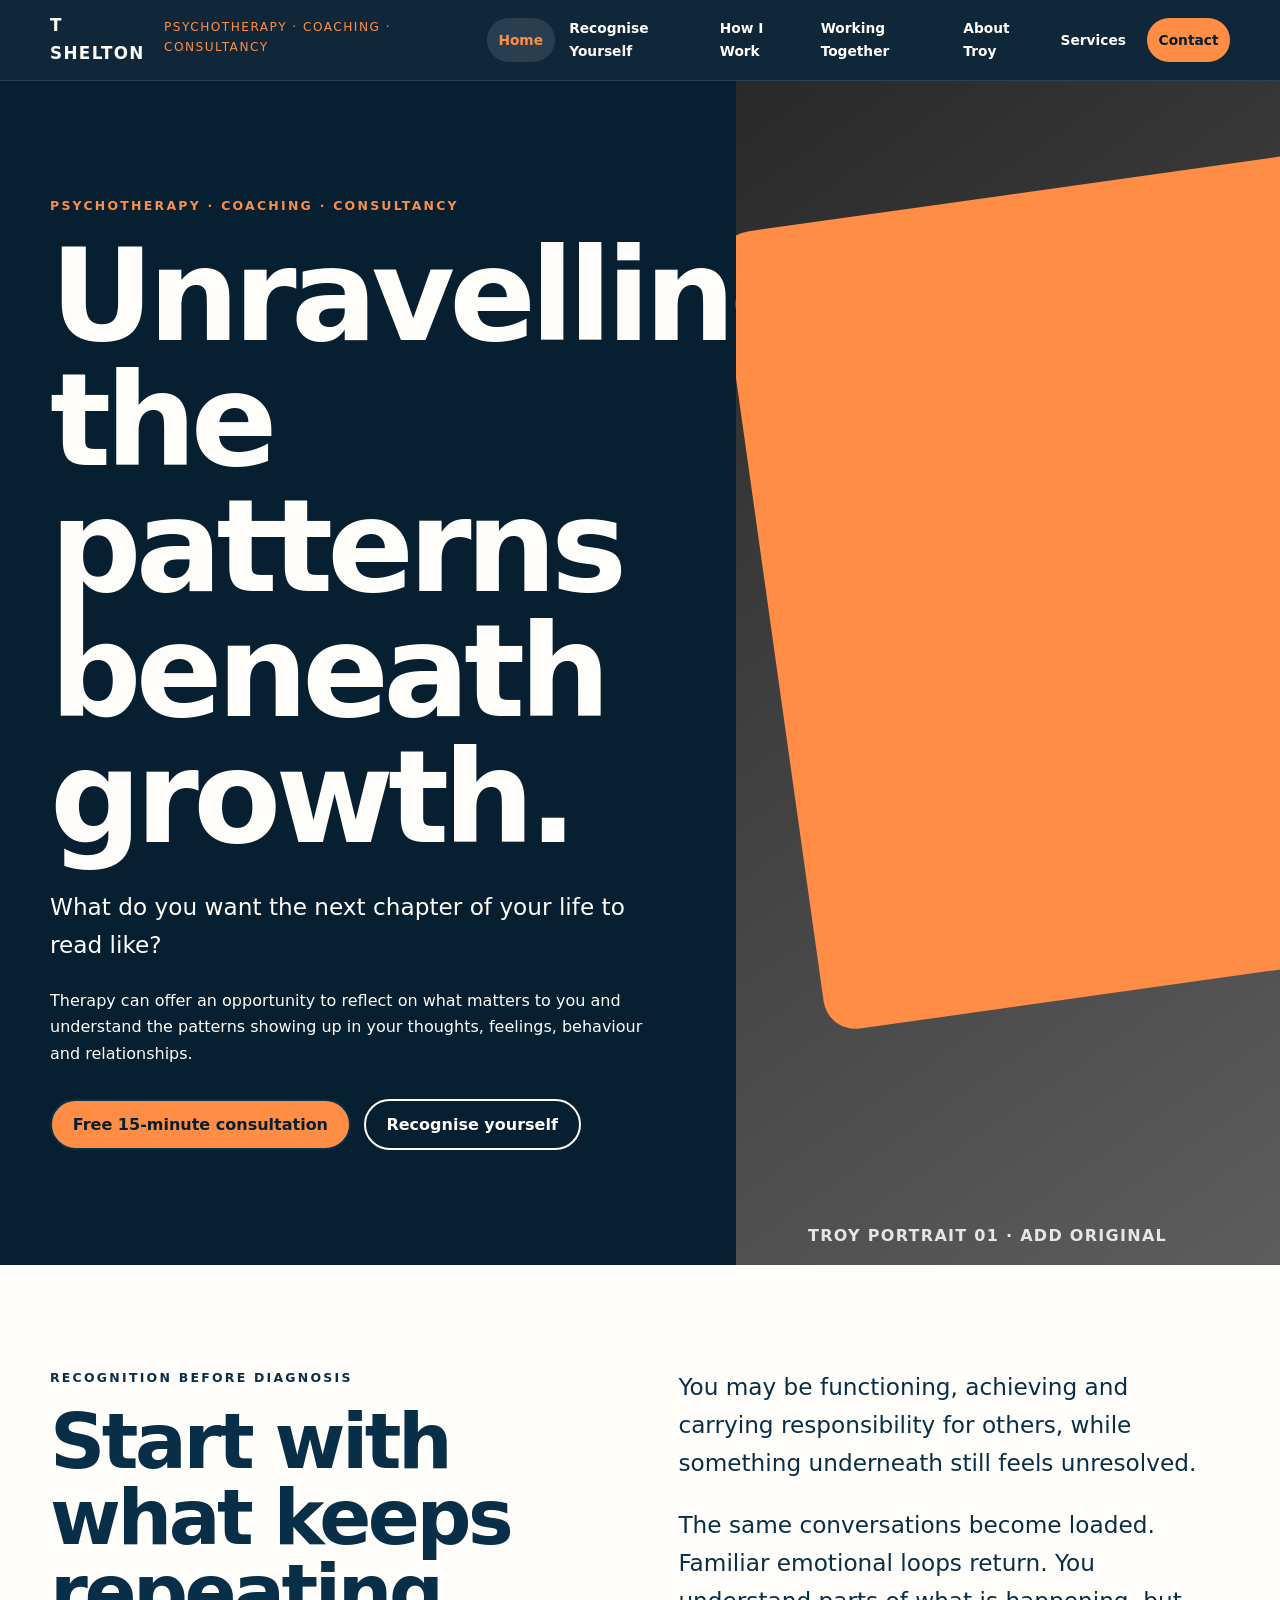
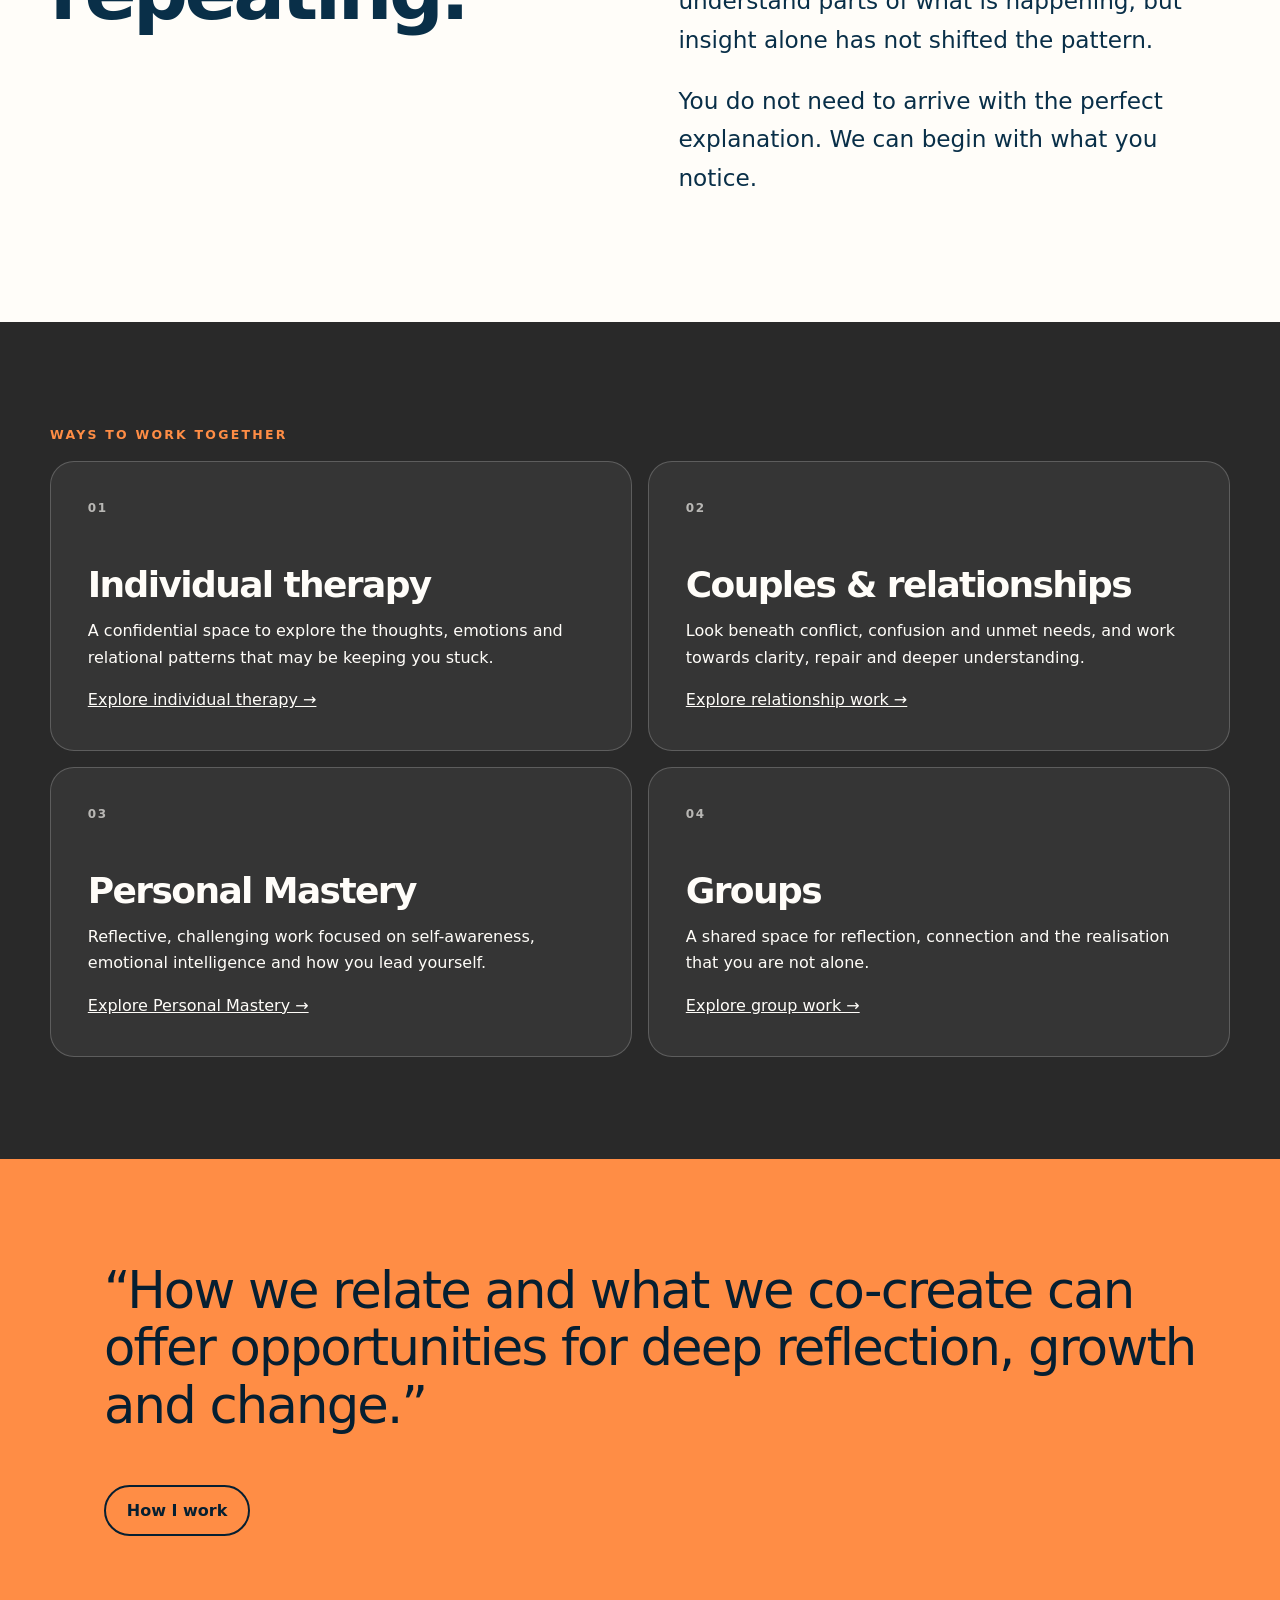
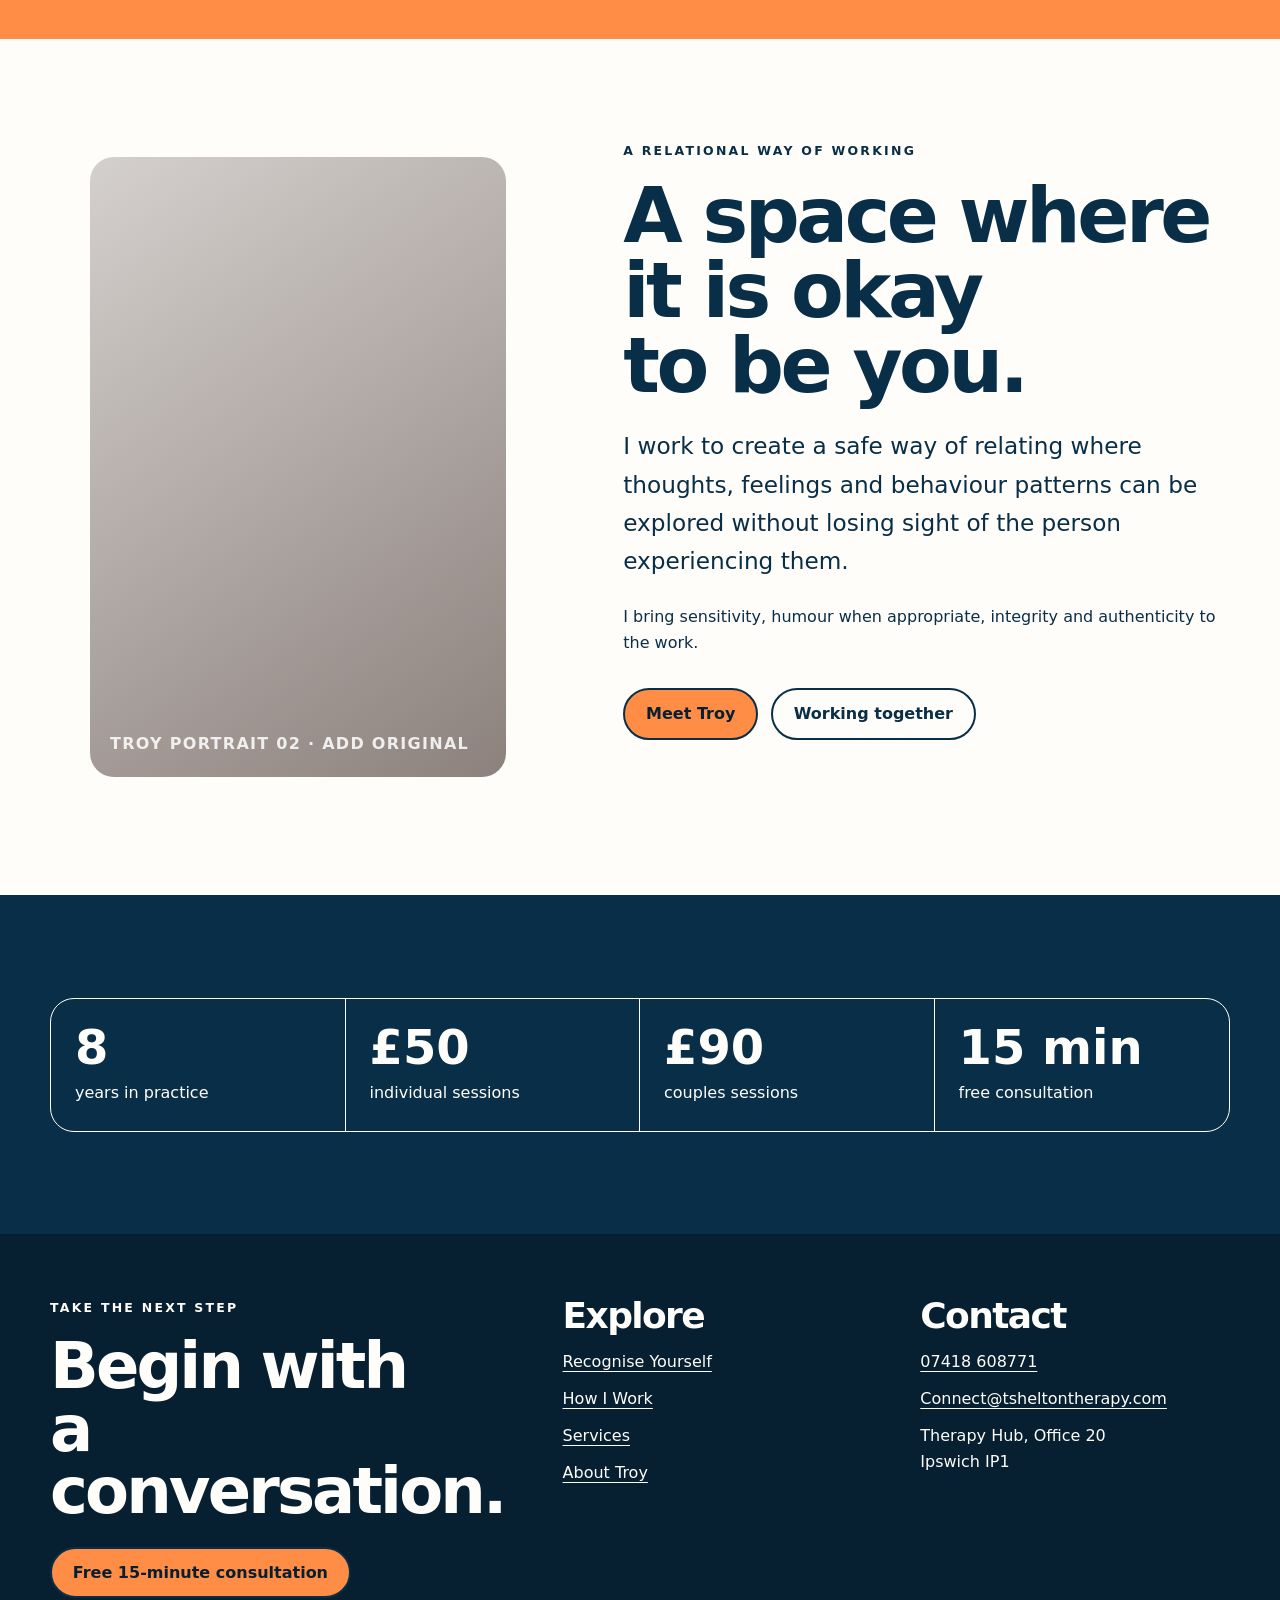
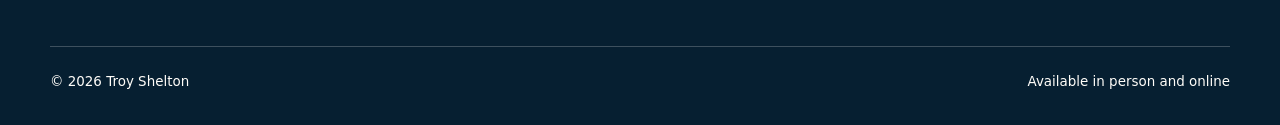
==== index.html @ 03804ffa "first commit" ====
<!doctype html>
<html lang="en-GB">
<head>
  <meta charset="utf-8">
  <meta name="viewport" content="width=device-width, initial-scale=1">
  <meta name="description" content="Troy Shelton offers psychotherapy, coaching and consultancy in Ipswich and online.">
  <title>Troy Shelton | Psychotherapy, Coaching & Consultancy</title>
  <link rel="stylesheet" href="assets/styles.css">
  <script src="assets/site.js" defer></script>
</head>
<body data-page="home">
  <header data-site-header></header>
  <main id="main">
    <section class="hero">
      <div class="hero-grid">
        <div class="hero-copy">
          <p class="eyebrow accent">Psychotherapy · Coaching · Consultancy</p>
          <h1><span class="display-line">Unravelling</span><span class="display-line">the patterns</span><span class="display-line">beneath growth.</span></h1>
          <p class="lede">What do you want the next chapter of your life to read like?</p>
          <p>Therapy can offer an opportunity to reflect on what matters to you and understand the patterns showing up in your thoughts, feelings, behaviour and relationships.</p>
          <div class="button-row">
            <a class="button" href="contact.html">Free 15-minute consultation</a>
            <a class="button button--ghost" href="recognise-yourself.html">Recognise yourself</a>
          </div>
        </div>
        <div class="hero-media" aria-label="Troy Shelton portrait area">
          <figure class="media-slot">
            <img src="assets/images/troy-hero.webp" alt="Portrait of Troy Shelton">
            <figcaption class="media-placeholder">Troy portrait 01 · add original</figcaption>
          </figure>
        </div>
      </div>
    </section>

    <section class="section section--white">
      <div class="shell grid-2 reveal">
        <div><p class="eyebrow">Recognition before diagnosis</p><h2>Start with what keeps repeating.</h2></div>
        <div class="lede"><p>You may be functioning, achieving and carrying responsibility for others, while something underneath still feels unresolved.</p><p>The same conversations become loaded. Familiar emotional loops return. You understand parts of what is happening, but insight alone has not shifted the pattern.</p><p>You do not need to arrive with the perfect explanation. We can begin with what you notice.</p></div>
      </div>
    </section>

    <section class="section section--charcoal">
      <div class="shell">
        <p class="eyebrow accent">Ways to work together</p>
        <div class="cards">
          <article class="card reveal"><span class="card-index">01</span><h3>Individual therapy</h3><p>A confidential space to explore the thoughts, emotions and relational patterns that may be keeping you stuck.</p><a href="services.html">Explore individual therapy →</a></article>
          <article class="card reveal"><span class="card-index">02</span><h3>Couples & relationships</h3><p>Look beneath conflict, confusion and unmet needs, and work towards clarity, repair and deeper understanding.</p><a href="services.html#couples">Explore relationship work →</a></article>
          <article class="card reveal"><span class="card-index">03</span><h3>Personal Mastery</h3><p>Reflective, challenging work focused on self-awareness, emotional intelligence and how you lead yourself.</p><a href="services.html#mastery">Explore Personal Mastery →</a></article>
          <article class="card reveal"><span class="card-index">04</span><h3>Groups</h3><p>A shared space for reflection, connection and the realisation that you are not alone.</p><a href="services.html#groups">Explore group work →</a></article>
        </div>
      </div>
    </section>

    <section class="section section--orange">
      <div class="shell quote-block reveal">
        <p>“How we relate and what we co-create can offer opportunities for deep reflection, growth and change.”</p>
        <a class="button button--ghost" href="how-i-work.html">How I work</a>
      </div>
    </section>

    <section class="section section--white">
      <div class="shell split-feature">
        <figure class="media-slot reveal">
          <img src="assets/images/troy-session.webp" alt="Troy Shelton in a professional setting">
          <figcaption class="media-placeholder">Troy portrait 02 · add original</figcaption>
        </figure>
        <div class="reveal">
          <p class="eyebrow">A relational way of working</p>
          <h2>A space where it is okay to be you.</h2>
          <p class="lede">I work to create a safe way of relating where thoughts, feelings and behaviour patterns can be explored without losing sight of the person experiencing them.</p>
          <p>I bring sensitivity, humour when appropriate, integrity and authenticity to the work.</p>
          <div class="button-row"><a class="button" href="about.html">Meet Troy</a><a class="button button--ghost" href="working-together.html">Working together</a></div>
        </div>
      </div>
    </section>

    <section class="section section--ink">
      <div class="shell">
        <div class="stats reveal">
          <div class="stat"><strong>8</strong><span>years in practice</span></div>
          <div class="stat"><strong>£50</strong><span>individual sessions</span></div>
          <div class="stat"><strong>£90</strong><span>couples sessions</span></div>
          <div class="stat"><strong>15 min</strong><span>free consultation</span></div>
        </div>
      </div>
    </section>
  </main>
  <div data-site-footer></div>
</body>
</html>
---- assets/styles.css ----
:root {
  --ink: #092f48;
  --ink-deep: #061f31;
  --charcoal: #292929;
  --paper: #f4f0e9;
  --white: #fffdf9;
  --orange: #ff8d45;
  --orange-deep: #dd6325;
  --taupe: #9b8272;
  --lilac: #c4b3c2;
  --line: rgba(9, 47, 72, 0.22);
  --shadow: 0 22px 60px rgba(5, 31, 49, 0.14);
  --radius: 1.5rem;
  --max: 1180px;
}

* { box-sizing: border-box; }
html { scroll-behavior: smooth; }
body {
  margin: 0;
  background: var(--paper);
  color: var(--ink);
  font-family: Inter, ui-sans-serif, system-ui, -apple-system, BlinkMacSystemFont, "Segoe UI", sans-serif;
  font-size: 1rem;
  line-height: 1.65;
}
body.menu-open { overflow: hidden; }
img { display: block; max-width: 100%; }
a { color: inherit; }
button, input, select, textarea { font: inherit; }
button, a { -webkit-tap-highlight-color: transparent; }
:focus-visible { outline: 3px solid var(--orange); outline-offset: 4px; }
.skip-link {
  position: fixed;
  left: 1rem;
  top: -5rem;
  z-index: 1000;
  padding: .75rem 1rem;
  background: var(--white);
  color: var(--ink);
  border-radius: .5rem;
}
.skip-link:focus { top: 1rem; }
.shell { width: min(calc(100% - 2rem), var(--max)); margin-inline: auto; }
.section { padding: clamp(4rem, 8vw, 8rem) 0; }
.section--tight { padding: clamp(2.5rem, 5vw, 4.5rem) 0; }
.section--ink { background: var(--ink); color: var(--white); }
.section--charcoal { background: var(--charcoal); color: var(--white); }
.section--orange { background: var(--orange); color: var(--ink-deep); }
.section--white { background: var(--white); }
.eyebrow {
  margin: 0 0 1rem;
  font-size: .78rem;
  font-weight: 800;
  letter-spacing: .18em;
  text-transform: uppercase;
}
h1, h2, h3, p { margin-top: 0; }
h1, h2, h3 {
  font-weight: 780;
  line-height: .98;
  letter-spacing: -.045em;
  text-wrap: balance;
}
h1 { font-size: clamp(3.5rem, 10vw, 8.7rem); margin-bottom: 1.75rem; }
h2 { font-size: clamp(2.5rem, 6vw, 5.5rem); margin-bottom: 1.5rem; }
h3 { font-size: clamp(1.45rem, 3vw, 2.25rem); margin-bottom: 1rem; }
.lede { max-width: 66ch; font-size: clamp(1.15rem, 2vw, 1.45rem); }
.display-line { display: block; }
.accent { color: var(--orange); }
.muted { opacity: .72; }
.max-copy { max-width: 72ch; }
.rule { height: 1px; background: currentColor; opacity: .24; margin: 2.5rem 0; }
.button-row { display: flex; flex-wrap: wrap; gap: .8rem; margin-top: 2rem; }
.button {
  display: inline-flex;
  align-items: center;
  justify-content: center;
  min-height: 3.2rem;
  padding: .85rem 1.3rem;
  border: 2px solid var(--ink);
  border-radius: 999px;
  background: var(--orange);
  color: var(--ink-deep);
  font-weight: 800;
  line-height: 1.1;
  text-decoration: none;
  cursor: pointer;
  transition: transform .18s ease, background .18s ease, color .18s ease;
}
.button:hover { transform: translateY(-2px); background: #ffa36b; }
.button--light { border-color: var(--white); background: var(--white); color: var(--ink); }
.button--ghost { background: transparent; color: currentColor; border-color: currentColor; }
.site-header {
  position: sticky;
  top: 0;
  z-index: 100;
  border-bottom: 1px solid rgba(255,255,255,.12);
  background: rgba(6,31,49,.96);
  color: var(--white);
  backdrop-filter: blur(18px);
}
.nav-wrap { min-height: 5rem; display: flex; align-items: center; justify-content: space-between; gap: 1rem; }
.brand { display: inline-flex; align-items: baseline; gap: .6rem; text-decoration: none; }
.brand strong { font-size: 1.05rem; letter-spacing: .08em; text-transform: uppercase; }
.brand span { color: var(--orange); font-size: .76rem; letter-spacing: .12em; text-transform: uppercase; }
.nav-toggle { display: none; border: 0; background: transparent; color: inherit; padding: .7rem; cursor: pointer; }
.nav-toggle span { display: block; width: 1.6rem; height: 2px; margin: .33rem 0; background: currentColor; }
.site-nav { display: flex; align-items: center; gap: .2rem; }
.site-nav a { padding: .65rem .72rem; border-radius: 999px; font-size: .86rem; font-weight: 700; text-decoration: none; }
.site-nav a:hover, .site-nav a[aria-current="page"] { background: rgba(255,255,255,.11); color: var(--orange); }
.site-nav .nav-cta { margin-left: .4rem; background: var(--orange); color: var(--ink-deep); }
.hero {
  min-height: calc(100vh - 5rem);
  display: grid;
  align-items: stretch;
  background: var(--ink-deep);
  color: var(--white);
  overflow: hidden;
}
.hero-grid { display: grid; grid-template-columns: minmax(0, 1.15fr) minmax(320px, .85fr); }
.hero-copy { align-self: center; padding: clamp(4rem, 9vw, 8rem) max(1rem, calc((100vw - var(--max))/2)); padding-right: clamp(2rem, 5vw, 6rem); }
.hero-copy h1 { max-width: 9ch; }
.hero-copy .lede { max-width: 52ch; }
.hero-media { position: relative; min-height: 680px; background: linear-gradient(145deg, var(--charcoal), #5d5d5d); overflow: hidden; }
.hero-media::before { content: ""; position: absolute; inset: 9% -22% auto 6%; height: 68%; background: var(--orange); transform: rotate(-8deg); border-radius: 2rem; }
.media-slot { position: relative; min-height: 460px; overflow: hidden; background: linear-gradient(145deg, #d4d0cd, #8c817d); }
.media-slot img { position: absolute; inset: 0; width: 100%; height: 100%; object-fit: cover; z-index: 2; }
.media-slot.is-missing img { display: none; }
.media-placeholder { position: absolute; inset: 0; display: grid; place-items: end start; padding: 1.25rem; z-index: 1; color: rgba(255,255,255,.85); font-weight: 800; letter-spacing: .08em; text-transform: uppercase; }
.hero-media .media-slot { position: absolute; inset: 0; min-height: 100%; background: transparent; }
.hero-media .media-placeholder { padding: 2rem; }
.grid-2 { display: grid; grid-template-columns: repeat(2, minmax(0, 1fr)); gap: clamp(2rem, 6vw, 6rem); align-items: start; }
.grid-3 { display: grid; grid-template-columns: repeat(3, minmax(0, 1fr)); gap: 1rem; }
.grid-4 { display: grid; grid-template-columns: repeat(4, minmax(0, 1fr)); gap: 1rem; }
.cards { display: grid; grid-template-columns: repeat(2, minmax(0, 1fr)); gap: 1rem; }
.card { min-height: 250px; padding: clamp(1.4rem, 3vw, 2.3rem); border: 1px solid var(--line); border-radius: var(--radius); background: var(--white); }
.section--ink .card, .section--charcoal .card { background: rgba(255,255,255,.06); border-color: rgba(255,255,255,.2); }
.card-index { display: block; margin-bottom: 3rem; font-size: .75rem; font-weight: 800; letter-spacing: .14em; text-transform: uppercase; opacity: .65; }
.quote-block { border-left: 6px solid var(--orange); padding-left: clamp(1.5rem, 4vw, 3rem); }
.quote-block p { font-size: clamp(1.6rem, 4vw, 3.4rem); line-height: 1.12; letter-spacing: -.035em; }
.stats { display: grid; grid-template-columns: repeat(4, 1fr); border: 1px solid currentColor; border-radius: var(--radius); overflow: hidden; }
.stat { padding: 1.5rem; border-right: 1px solid currentColor; }
.stat:last-child { border-right: 0; }
.stat strong { display: block; font-size: clamp(1.7rem, 4vw, 3rem); line-height: 1; margin-bottom: .6rem; }
.page-hero { padding: clamp(5rem, 11vw, 10rem) 0 clamp(4rem, 8vw, 7rem); background: var(--ink-deep); color: var(--white); overflow: hidden; }
.page-hero h1 { max-width: 12ch; }
.page-hero .lede { max-width: 54ch; }
.page-hero--orange { background: var(--orange); color: var(--ink-deep); }
.kicker-list { list-style: none; padding: 0; margin: 0; }
.kicker-list li { padding: 1rem 0; border-bottom: 1px solid currentColor; font-size: clamp(1.15rem, 2.2vw, 1.5rem); }
.split-feature { display: grid; grid-template-columns: .9fr 1.1fr; gap: clamp(2rem, 6vw, 6rem); align-items: stretch; }
.split-feature .media-slot { border-radius: var(--radius); min-height: 620px; }
.service-list { display: grid; gap: 0; border-top: 1px solid currentColor; }
.service-row { display: grid; grid-template-columns: minmax(190px,.45fr) 1fr; gap: 2rem; padding: 2.2rem 0; border-bottom: 1px solid currentColor; }
.service-row p:last-child { margin-bottom: 0; }
.tag { display: inline-flex; padding: .35rem .65rem; border: 1px solid currentColor; border-radius: 999px; font-size: .75rem; font-weight: 800; letter-spacing: .08em; text-transform: uppercase; }
.price-card { display: flex; flex-direction: column; justify-content: space-between; min-height: 330px; padding: 2rem; border-radius: 50% 50% 2rem 2rem; background: var(--ink); color: var(--white); text-align: center; }
.price { font-size: clamp(3rem, 7vw, 5rem); line-height: 1; font-weight: 800; }
.notice { padding: 1rem 1.2rem; border-left: 4px solid var(--orange); background: rgba(255,141,69,.12); }
.contact-grid { display: grid; grid-template-columns: .72fr 1.28fr; gap: clamp(2rem, 7vw, 7rem); align-items: start; }
.contact-list { list-style: none; padding: 0; margin: 2rem 0; }
.contact-list li { padding: .9rem 0; border-bottom: 1px solid var(--line); }
.contact-list a { font-weight: 800; text-decoration-thickness: 2px; text-underline-offset: .2em; }
.form-card { padding: clamp(1.5rem, 4vw, 3rem); border-radius: var(--radius); background: var(--white); box-shadow: var(--shadow); }
.field-grid { display: grid; grid-template-columns: repeat(2, minmax(0,1fr)); gap: 1rem; }
.field { margin-bottom: 1.1rem; }
.field label, .field legend { display: block; margin-bottom: .45rem; font-weight: 800; }
.field input, .field select, .field textarea {
  width: 100%;
  min-height: 3.25rem;
  padding: .8rem .9rem;
  border: 2px solid rgba(9,47,72,.3);
  border-radius: .75rem;
  background: #fff;
  color: var(--ink);
}
.field textarea { min-height: 145px; resize: vertical; }
.field input:focus, .field select:focus, .field textarea:focus { border-color: var(--orange-deep); outline: 3px solid rgba(255,141,69,.3); }
.check-row { display: grid; grid-template-columns: auto 1fr; gap: .7rem; align-items: start; }
.check-row input { width: 1.2rem; height: 1.2rem; margin-top: .15rem; accent-color: var(--orange-deep); }
.form-status { min-height: 1.7rem; margin: 1rem 0 0; font-weight: 700; }
.form-status[data-state="error"] { color: #a02d10; }
.form-status[data-state="success"] { color: #17633b; }
.honeypot { position: absolute !important; left: -10000px !important; width: 1px !important; height: 1px !important; overflow: hidden !important; }
.site-footer { background: var(--ink-deep); color: var(--white); padding: 4rem 0 2rem; }
.footer-grid { display: grid; grid-template-columns: 1.2fr .8fr .8fr; gap: 3rem; }
.footer-grid h2 { max-width: 8ch; font-size: clamp(2.5rem, 5vw, 4.8rem); }
.footer-links { list-style: none; padding: 0; margin: 0; }
.footer-links li { margin-bottom: .65rem; }
.footer-links a { text-underline-offset: .25em; }
.footer-bottom { display: flex; justify-content: space-between; gap: 1rem; margin-top: 3rem; padding-top: 1.5rem; border-top: 1px solid rgba(255,255,255,.22); font-size: .84rem; }
.reveal { opacity: 0; transform: translateY(18px); transition: opacity .55s ease, transform .55s ease; }
.reveal.is-visible { opacity: 1; transform: none; }
@media (prefers-reduced-motion: reduce) {
  html { scroll-behavior: auto; }
  *, *::before, *::after { animation-duration: .01ms !important; transition-duration: .01ms !important; }
  .reveal { opacity: 1; transform: none; }
}
@media (max-width: 980px) {
  .nav-toggle { display: block; }
  .site-nav {
    position: fixed;
    inset: 5rem 0 auto;
    display: none;
    flex-direction: column;
    align-items: stretch;
    padding: 1.2rem;
    background: var(--ink-deep);
    border-top: 1px solid rgba(255,255,255,.15);
  }
  .site-nav.is-open { display: flex; }
  .site-nav a { padding: .9rem 1rem; }
  .site-nav .nav-cta { margin: .5rem 0 0; text-align: center; }
  .hero-grid, .split-feature, .contact-grid { grid-template-columns: 1fr; }
  .hero-copy { padding-inline: max(1rem, calc((100vw - var(--max))/2)); }
  .hero-media { min-height: 560px; }
  .grid-4 { grid-template-columns: repeat(2, 1fr); }
  .footer-grid { grid-template-columns: 1fr 1fr; }
  .footer-grid > :first-child { grid-column: 1 / -1; }
}
@media (max-width: 680px) {
  h1 { font-size: clamp(3.1rem, 17vw, 5.4rem); }
  .brand span { display: none; }
  .grid-2, .grid-3, .grid-4, .cards, .stats, .field-grid { grid-template-columns: 1fr; }
  .stats { border: 0; gap: .7rem; }
  .stat { border: 1px solid currentColor; border-radius: 1rem; }
  .service-row { grid-template-columns: 1fr; gap: .8rem; }
  .split-feature .media-slot { min-height: 470px; }
  .footer-grid { grid-template-columns: 1fr; }
  .footer-grid > :first-child { grid-column: auto; }
  .footer-bottom { flex-direction: column; }
}
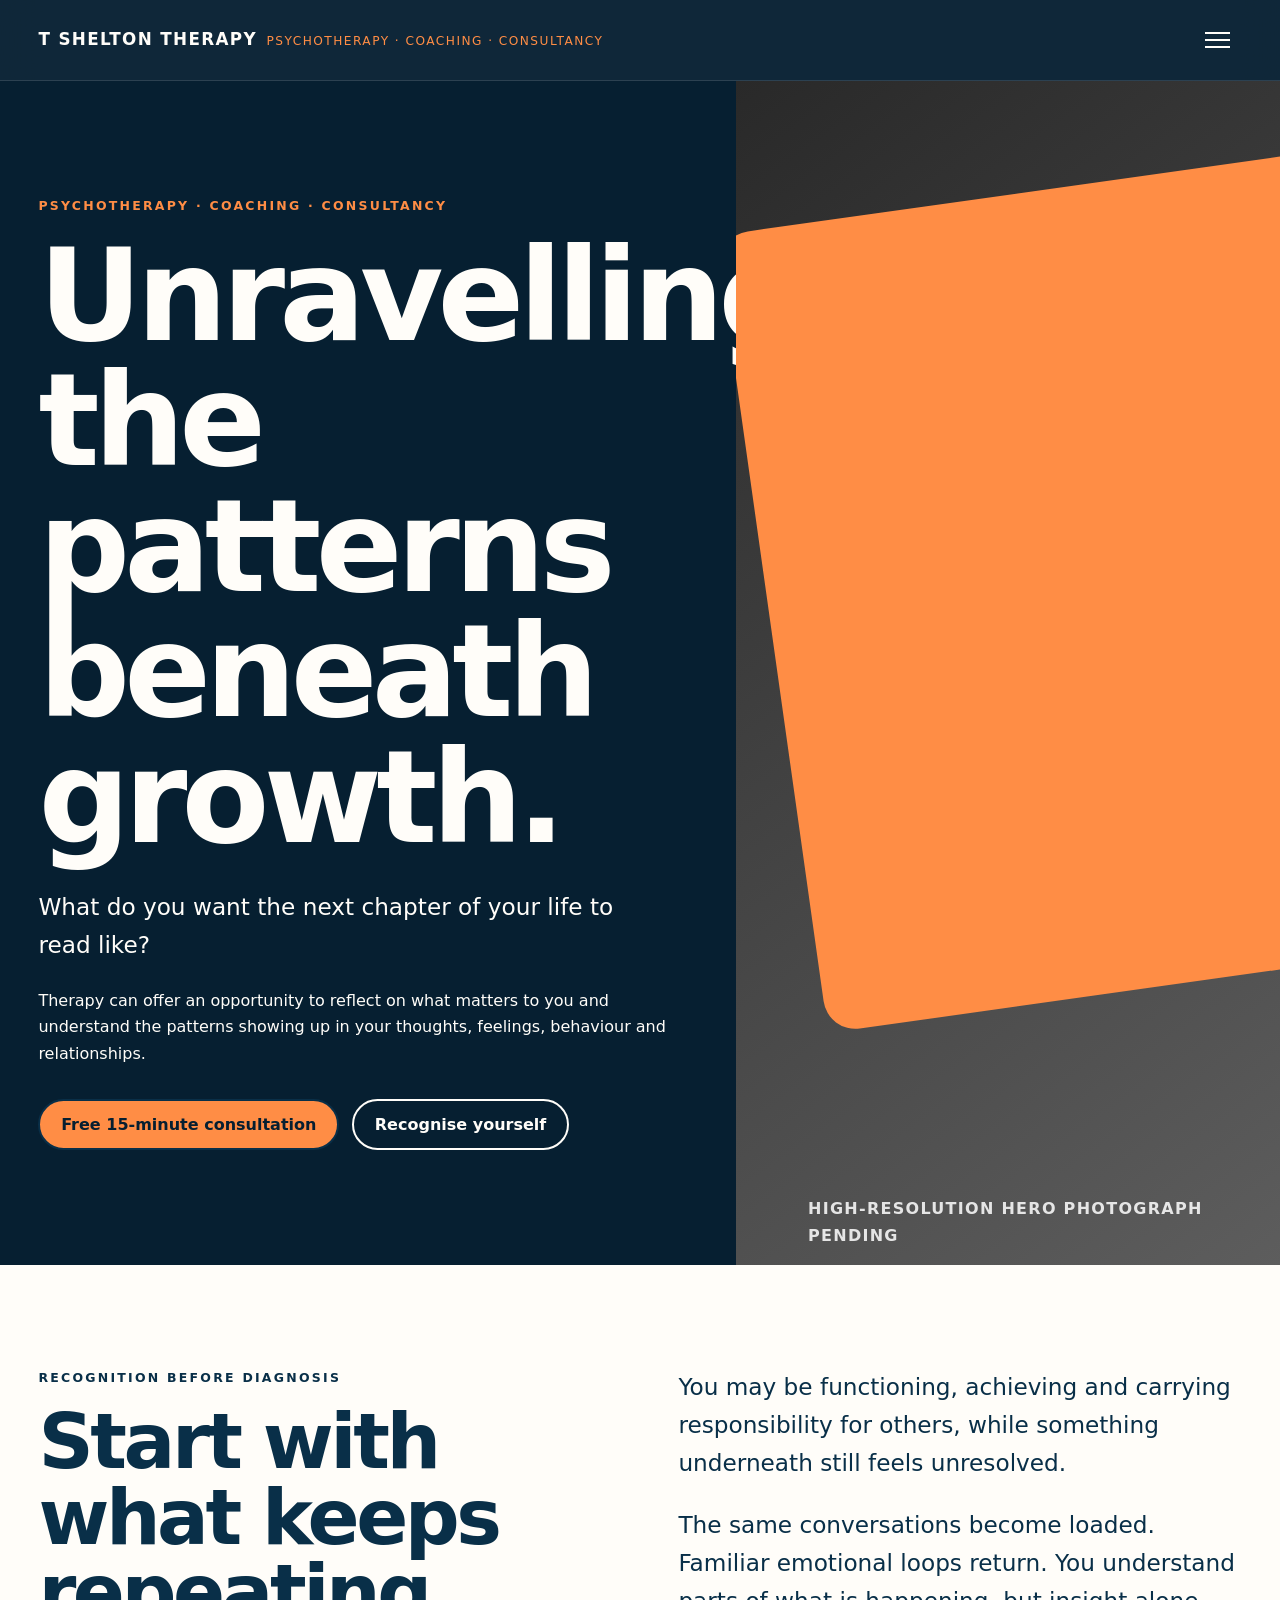
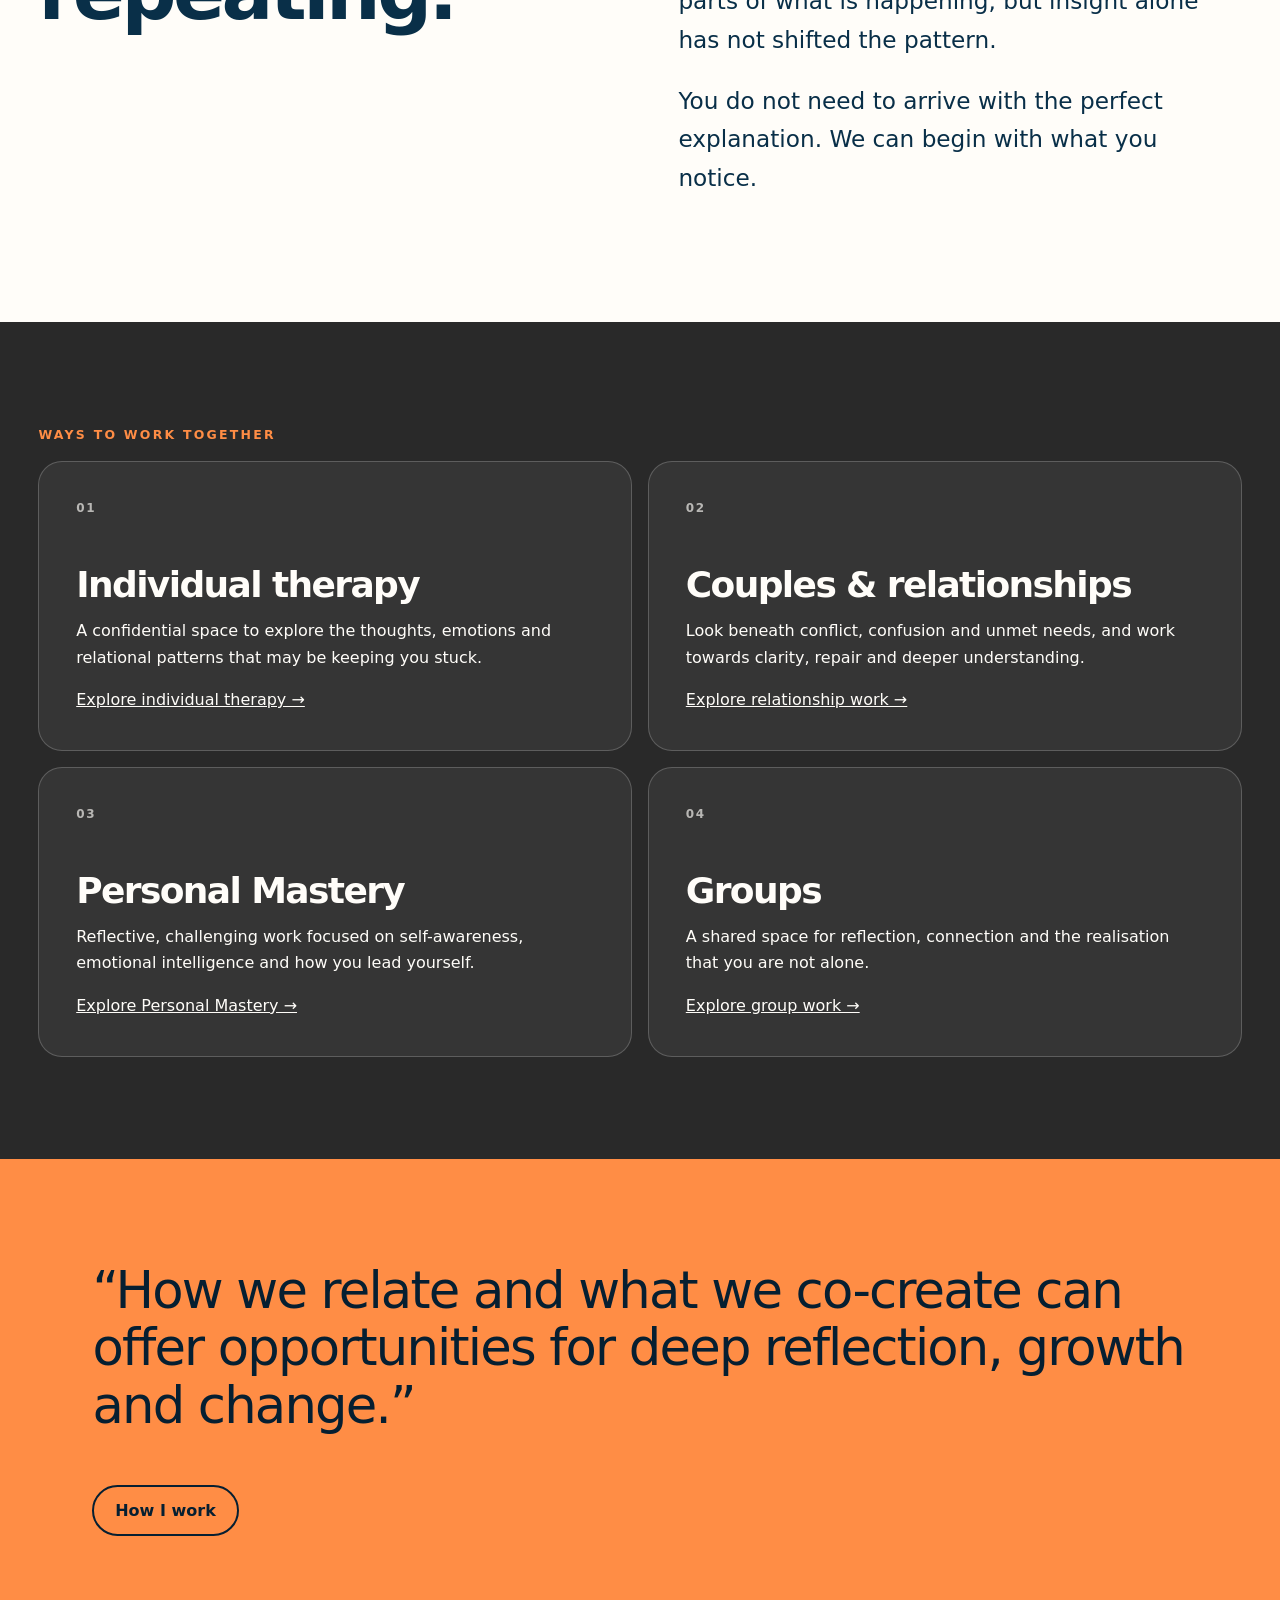
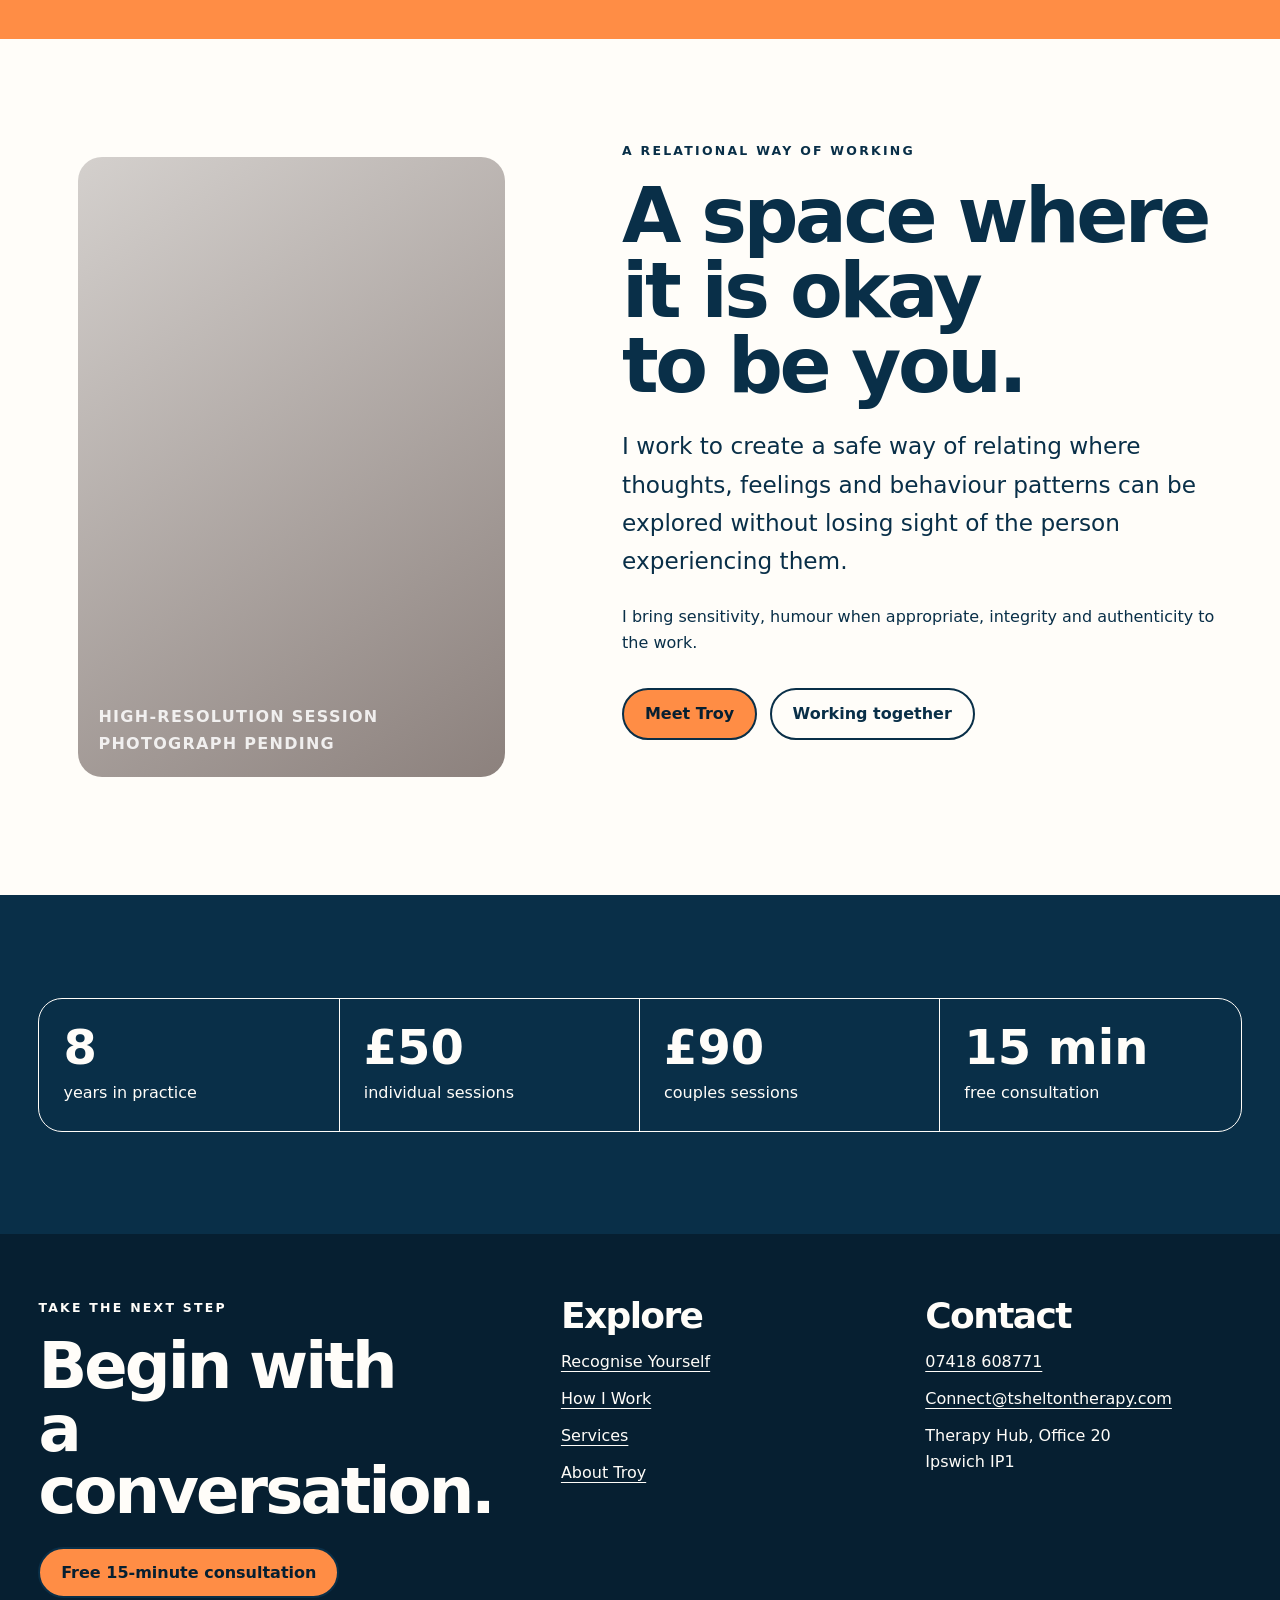
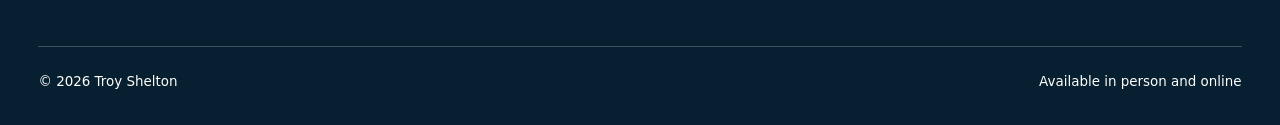
==== commit 7f743b27: "pictures attempted to be used, too low resolution, working files to be added later" ====
--- a/index.html
+++ b/index.html
@@ -26,7 +26,7 @@
         <div class="hero-media" aria-label="Troy Shelton portrait area">
           <figure class="media-slot">
             <img src="assets/images/troy-hero.webp" alt="Portrait of Troy Shelton">
-            <figcaption class="media-placeholder">Troy portrait 01 · add original</figcaption>
+            <figcaption class="media-placeholder">High-resolution hero photograph pending</figcaption>
           </figure>
         </div>
       </div>
@@ -62,7 +62,7 @@
       <div class="shell split-feature">
         <figure class="media-slot reveal">
           <img src="assets/images/troy-session.webp" alt="Troy Shelton in a professional setting">
-          <figcaption class="media-placeholder">Troy portrait 02 · add original</figcaption>
+          <figcaption class="media-placeholder">High-resolution session photograph pending</figcaption>
         </figure>
         <div class="reveal">
           <p class="eyebrow">A relational way of working</p>
@@ -88,4 +88,3 @@
   <div data-site-footer></div>
 </body>
 </html>
-
--- a/assets/styles.css
+++ b/assets/styles.css
@@ -11,7 +11,7 @@
   --line: rgba(9, 47, 72, 0.22);
   --shadow: 0 22px 60px rgba(5, 31, 49, 0.14);
   --radius: 1.5rem;
-  --max: 1180px;
+  --max: 1800px;
 }
 
 * { box-sizing: border-box; }
@@ -41,7 +41,7 @@
   border-radius: .5rem;
 }
 .skip-link:focus { top: 1rem; }
-.shell { width: min(calc(100% - 2rem), var(--max)); margin-inline: auto; }
+.shell { width: min(calc(100% - clamp(2rem, 6vw, 8rem)), var(--max)); margin-inline: auto; }
 .section { padding: clamp(4rem, 8vw, 8rem) 0; }
 .section--tight { padding: clamp(2.5rem, 5vw, 4.5rem) 0; }
 .section--ink { background: var(--ink); color: var(--white); }
@@ -100,14 +100,14 @@
   color: var(--white);
   backdrop-filter: blur(18px);
 }
-.nav-wrap { min-height: 5rem; display: flex; align-items: center; justify-content: space-between; gap: 1rem; }
-.brand { display: inline-flex; align-items: baseline; gap: .6rem; text-decoration: none; }
+.nav-wrap { min-height: 5rem; display: flex; flex-wrap: nowrap; align-items: center; justify-content: space-between; gap: 1rem; }
+.brand { display: inline-flex; flex-shrink: 0; align-items: baseline; gap: .6rem; white-space: nowrap; text-decoration: none; }
 .brand strong { font-size: 1.05rem; letter-spacing: .08em; text-transform: uppercase; }
 .brand span { color: var(--orange); font-size: .76rem; letter-spacing: .12em; text-transform: uppercase; }
 .nav-toggle { display: none; border: 0; background: transparent; color: inherit; padding: .7rem; cursor: pointer; }
 .nav-toggle span { display: block; width: 1.6rem; height: 2px; margin: .33rem 0; background: currentColor; }
-.site-nav { display: flex; align-items: center; gap: .2rem; }
-.site-nav a { padding: .65rem .72rem; border-radius: 999px; font-size: .86rem; font-weight: 700; text-decoration: none; }
+.site-nav { display: flex; flex-wrap: nowrap; align-items: center; gap: .2rem; }
+.site-nav a { padding: .65rem .72rem; border-radius: 999px; font-size: .86rem; font-weight: 700; white-space: nowrap; text-decoration: none; }
 .site-nav a:hover, .site-nav a[aria-current="page"] { background: rgba(255,255,255,.11); color: var(--orange); }
 .site-nav .nav-cta { margin-left: .4rem; background: var(--orange); color: var(--ink-deep); }
 .hero {
@@ -119,7 +119,7 @@
   overflow: hidden;
 }
 .hero-grid { display: grid; grid-template-columns: minmax(0, 1.15fr) minmax(320px, .85fr); }
-.hero-copy { align-self: center; padding: clamp(4rem, 9vw, 8rem) max(1rem, calc((100vw - var(--max))/2)); padding-right: clamp(2rem, 5vw, 6rem); }
+.hero-copy { align-self: center; padding: clamp(4rem, 9vw, 8rem) max(clamp(1rem, 3vw, 4rem), calc((100vw - var(--max))/2)); padding-right: clamp(2rem, 5vw, 6rem); }
 .hero-copy h1 { max-width: 9ch; }
 .hero-copy .lede { max-width: 52ch; }
 .hero-media { position: relative; min-height: 680px; background: linear-gradient(145deg, var(--charcoal), #5d5d5d); overflow: hidden; }
@@ -162,6 +162,17 @@
 .contact-list { list-style: none; padding: 0; margin: 2rem 0; }
 .contact-list li { padding: .9rem 0; border-bottom: 1px solid var(--line); }
 .contact-list a { font-weight: 800; text-decoration-thickness: 2px; text-underline-offset: .2em; }
+.map-view { margin-top: 2rem; }
+.map-view iframe {
+  display: block;
+  width: 100%;
+  min-height: 360px;
+  border: 0;
+  border-radius: var(--radius);
+  background: #d4d0cd;
+  box-shadow: var(--shadow);
+}
+.map-view a { display: inline-block; margin-top: .8rem; font-weight: 800; text-underline-offset: .25em; }
 .form-card { padding: clamp(1.5rem, 4vw, 3rem); border-radius: var(--radius); background: var(--white); box-shadow: var(--shadow); }
 .field-grid { display: grid; grid-template-columns: repeat(2, minmax(0,1fr)); gap: 1rem; }
 .field { margin-bottom: 1.1rem; }
@@ -197,7 +208,7 @@
   *, *::before, *::after { animation-duration: .01ms !important; transition-duration: .01ms !important; }
   .reveal { opacity: 1; transform: none; }
 }
-@media (max-width: 980px) {
+@media (max-width: 1280px) {
   .nav-toggle { display: block; }
   .site-nav {
     position: fixed;
@@ -212,8 +223,10 @@
   .site-nav.is-open { display: flex; }
   .site-nav a { padding: .9rem 1rem; }
   .site-nav .nav-cta { margin: .5rem 0 0; text-align: center; }
+}
+@media (max-width: 980px) {
   .hero-grid, .split-feature, .contact-grid { grid-template-columns: 1fr; }
-  .hero-copy { padding-inline: max(1rem, calc((100vw - var(--max))/2)); }
+  .hero-copy { padding-inline: clamp(1rem, 3vw, 4rem); }
   .hero-media { min-height: 560px; }
   .grid-4 { grid-template-columns: repeat(2, 1fr); }
   .footer-grid { grid-template-columns: 1fr 1fr; }
@@ -231,4 +244,3 @@
   .footer-grid > :first-child { grid-column: auto; }
   .footer-bottom { flex-direction: column; }
 }
-
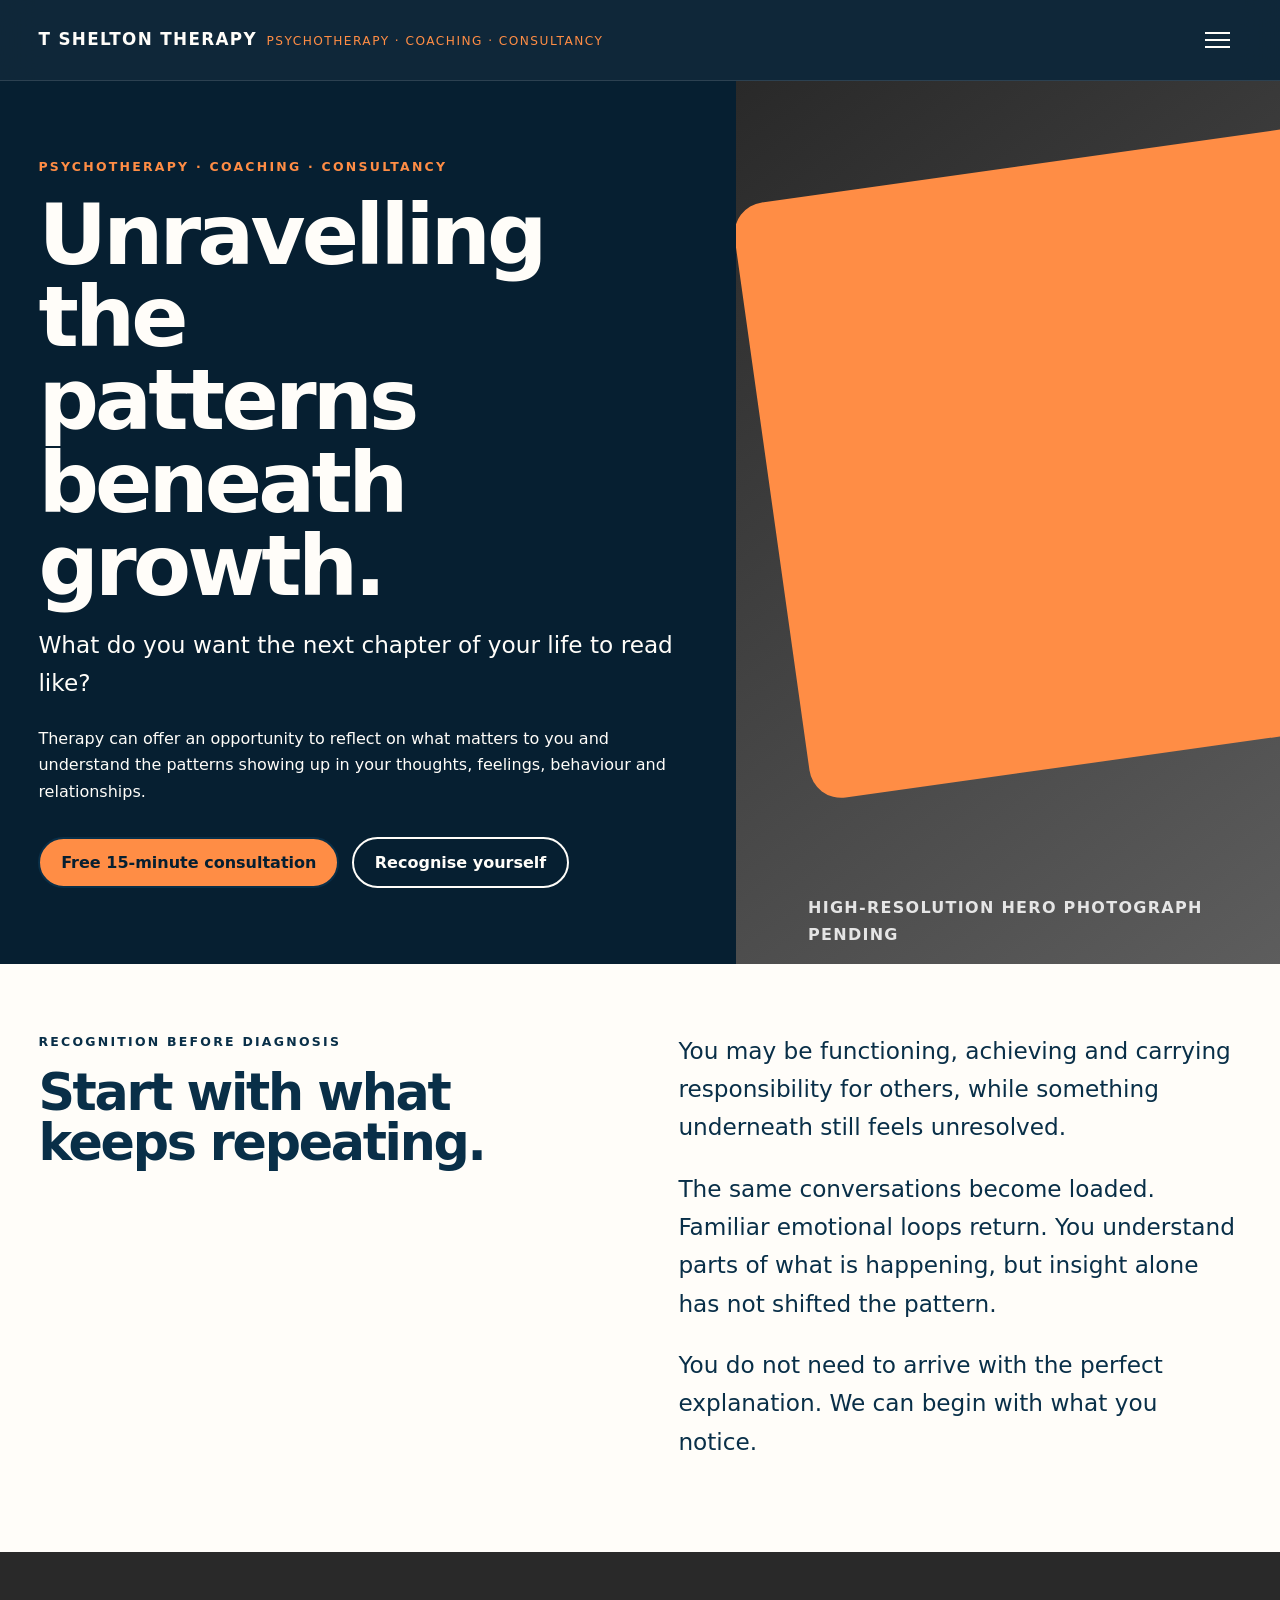
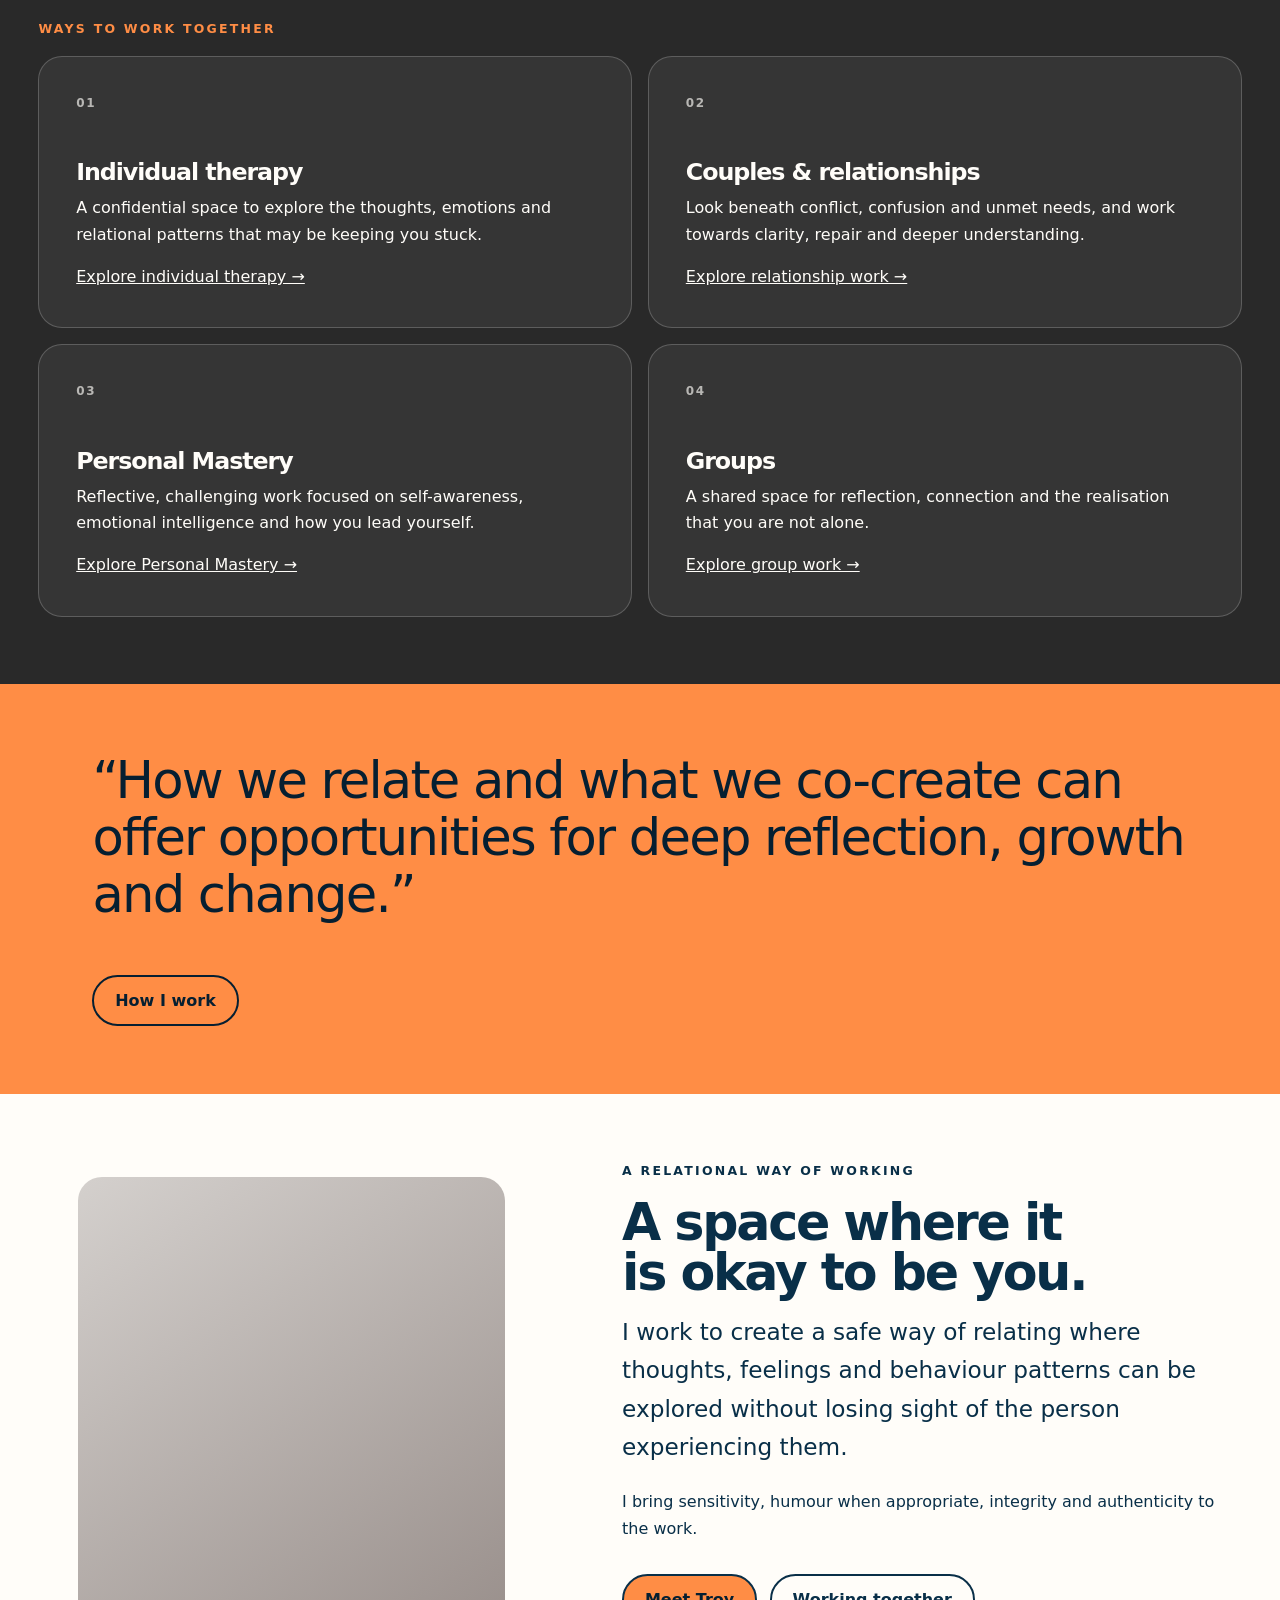
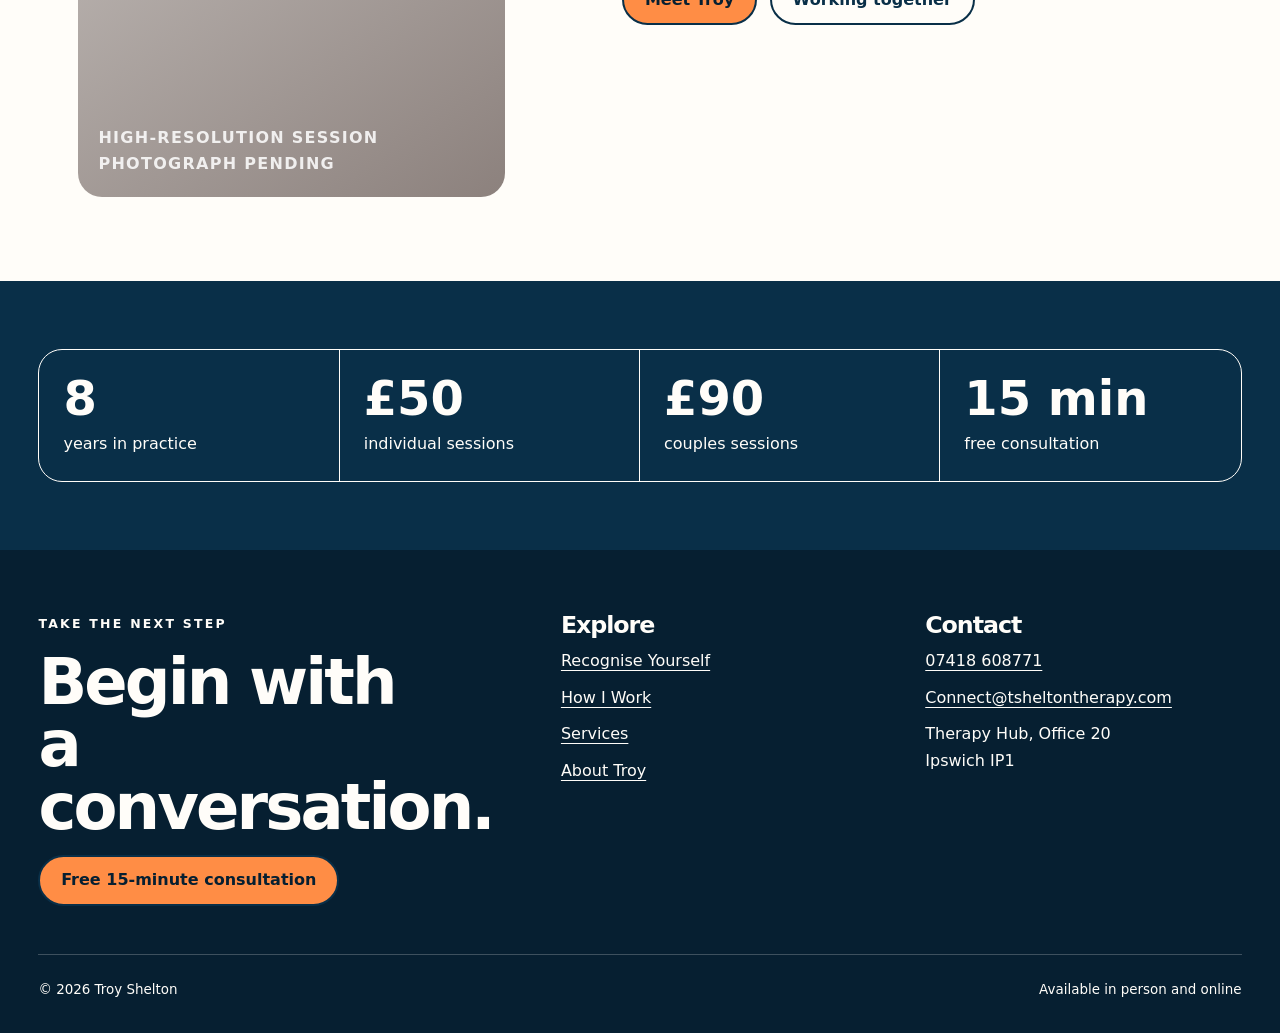
==== commit bab0e96c: "size alternation for hero, caching fix" ====
--- a/index.html
+++ b/index.html
@@ -5,7 +5,7 @@
   <meta name="viewport" content="width=device-width, initial-scale=1">
   <meta name="description" content="Troy Shelton offers psychotherapy, coaching and consultancy in Ipswich and online.">
   <title>Troy Shelton | Psychotherapy, Coaching & Consultancy</title>
-  <link rel="stylesheet" href="assets/styles.css">
+  <link rel="stylesheet" href="assets/styles.css?v=20260722">
   <script src="assets/site.js" defer></script>
 </head>
 <body data-page="home">
--- a/assets/styles.css
+++ b/assets/styles.css
@@ -12,6 +12,7 @@
   --shadow: 0 22px 60px rgba(5, 31, 49, 0.14);
   --radius: 1.5rem;
   --max: 1800px;
+  --section-scale: 0.66;
 }
 
 * { box-sizing: border-box; }
@@ -42,8 +43,8 @@
 }
 .skip-link:focus { top: 1rem; }
 .shell { width: min(calc(100% - clamp(2rem, 6vw, 8rem)), var(--max)); margin-inline: auto; }
-.section { padding: clamp(4rem, 8vw, 8rem) 0; }
-.section--tight { padding: clamp(2.5rem, 5vw, 4.5rem) 0; }
+.section { padding: calc(clamp(4rem, 8vw, 8rem) * var(--section-scale)) 0; }
+.section--tight { padding: calc(clamp(2.5rem, 5vw, 4.5rem) * var(--section-scale)) 0; }
 .section--ink { background: var(--ink); color: var(--white); }
 .section--charcoal { background: var(--charcoal); color: var(--white); }
 .section--orange { background: var(--orange); color: var(--ink-deep); }
@@ -62,9 +63,9 @@
   letter-spacing: -.045em;
   text-wrap: balance;
 }
-h1 { font-size: clamp(3.5rem, 10vw, 8.7rem); margin-bottom: 1.75rem; }
-h2 { font-size: clamp(2.5rem, 6vw, 5.5rem); margin-bottom: 1.5rem; }
-h3 { font-size: clamp(1.45rem, 3vw, 2.25rem); margin-bottom: 1rem; }
+h1 { font-size: calc(clamp(3.5rem, 10vw, 8.7rem) * var(--section-scale)); margin-bottom: calc(1.75rem * var(--section-scale)); }
+h2 { font-size: calc(clamp(2.5rem, 6vw, 5.5rem) * var(--section-scale)); margin-bottom: calc(1.5rem * var(--section-scale)); }
+h3 { font-size: calc(clamp(1.45rem, 3vw, 2.25rem) * var(--section-scale)); margin-bottom: calc(1rem * var(--section-scale)); }
 .lede { max-width: 66ch; font-size: clamp(1.15rem, 2vw, 1.45rem); }
 .display-line { display: block; }
 .accent { color: var(--orange); }
@@ -111,7 +112,7 @@
 .site-nav a:hover, .site-nav a[aria-current="page"] { background: rgba(255,255,255,.11); color: var(--orange); }
 .site-nav .nav-cta { margin-left: .4rem; background: var(--orange); color: var(--ink-deep); }
 .hero {
-  min-height: calc(100vh - 5rem);
+  min-height: calc((100vh - 5rem) * var(--section-scale));
   display: grid;
   align-items: stretch;
   background: var(--ink-deep);
@@ -119,10 +120,10 @@
   overflow: hidden;
 }
 .hero-grid { display: grid; grid-template-columns: minmax(0, 1.15fr) minmax(320px, .85fr); }
-.hero-copy { align-self: center; padding: clamp(4rem, 9vw, 8rem) max(clamp(1rem, 3vw, 4rem), calc((100vw - var(--max))/2)); padding-right: clamp(2rem, 5vw, 6rem); }
+.hero-copy { align-self: center; padding: calc(clamp(4rem, 9vw, 8rem) * var(--section-scale)) max(clamp(1rem, 3vw, 4rem), calc((100vw - var(--max))/2)); padding-right: calc(clamp(2rem, 5vw, 6rem) * var(--section-scale)); }
 .hero-copy h1 { max-width: 9ch; }
 .hero-copy .lede { max-width: 52ch; }
-.hero-media { position: relative; min-height: 680px; background: linear-gradient(145deg, var(--charcoal), #5d5d5d); overflow: hidden; }
+.hero-media { position: relative; min-height: calc(680px * var(--section-scale)); background: linear-gradient(145deg, var(--charcoal), #5d5d5d); overflow: hidden; }
 .hero-media::before { content: ""; position: absolute; inset: 9% -22% auto 6%; height: 68%; background: var(--orange); transform: rotate(-8deg); border-radius: 2rem; }
 .media-slot { position: relative; min-height: 460px; overflow: hidden; background: linear-gradient(145deg, #d4d0cd, #8c817d); }
 .media-slot img { position: absolute; inset: 0; width: 100%; height: 100%; object-fit: cover; z-index: 2; }
@@ -143,7 +144,7 @@
 .stat { padding: 1.5rem; border-right: 1px solid currentColor; }
 .stat:last-child { border-right: 0; }
 .stat strong { display: block; font-size: clamp(1.7rem, 4vw, 3rem); line-height: 1; margin-bottom: .6rem; }
-.page-hero { padding: clamp(5rem, 11vw, 10rem) 0 clamp(4rem, 8vw, 7rem); background: var(--ink-deep); color: var(--white); overflow: hidden; }
+.page-hero { padding: calc(clamp(5rem, 11vw, 10rem) * var(--section-scale)) 0 calc(clamp(4rem, 8vw, 7rem) * var(--section-scale)); background: var(--ink-deep); color: var(--white); overflow: hidden; }
 .page-hero h1 { max-width: 12ch; }
 .page-hero .lede { max-width: 54ch; }
 .page-hero--orange { background: var(--orange); color: var(--ink-deep); }
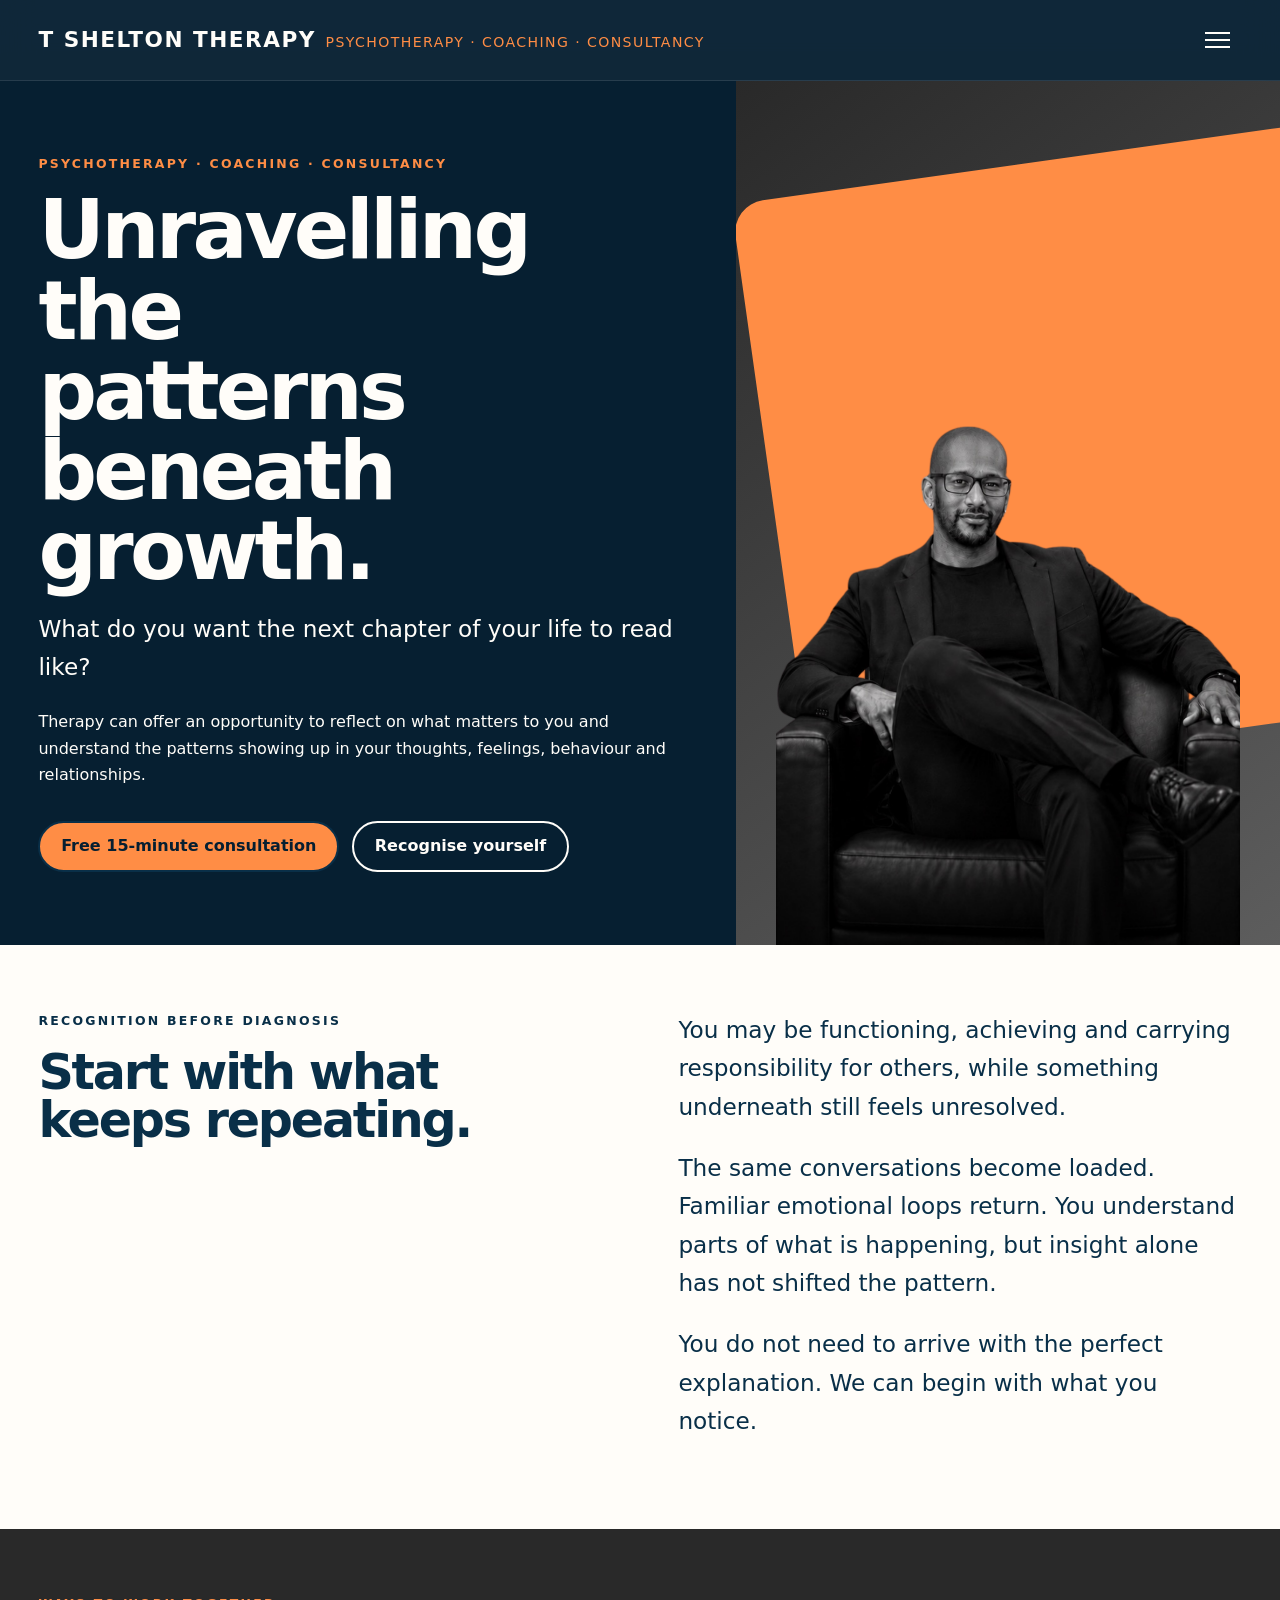
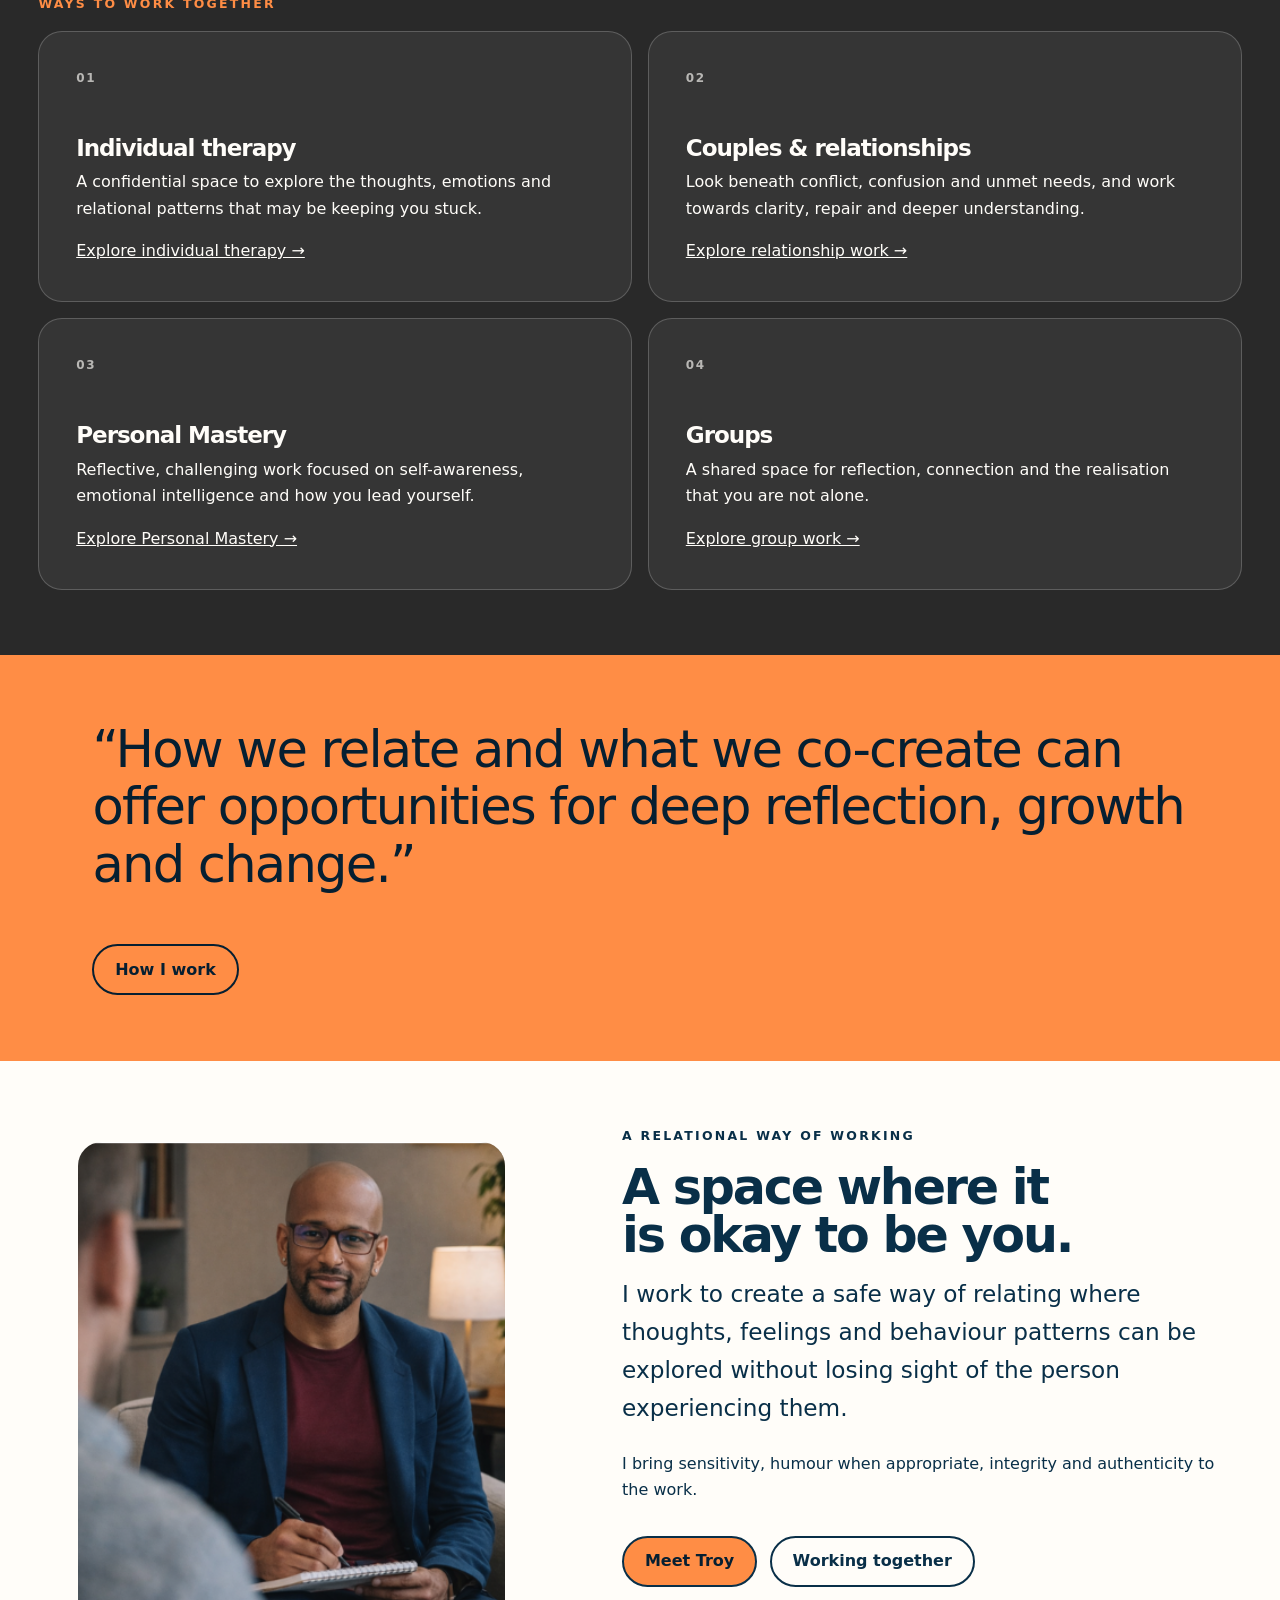
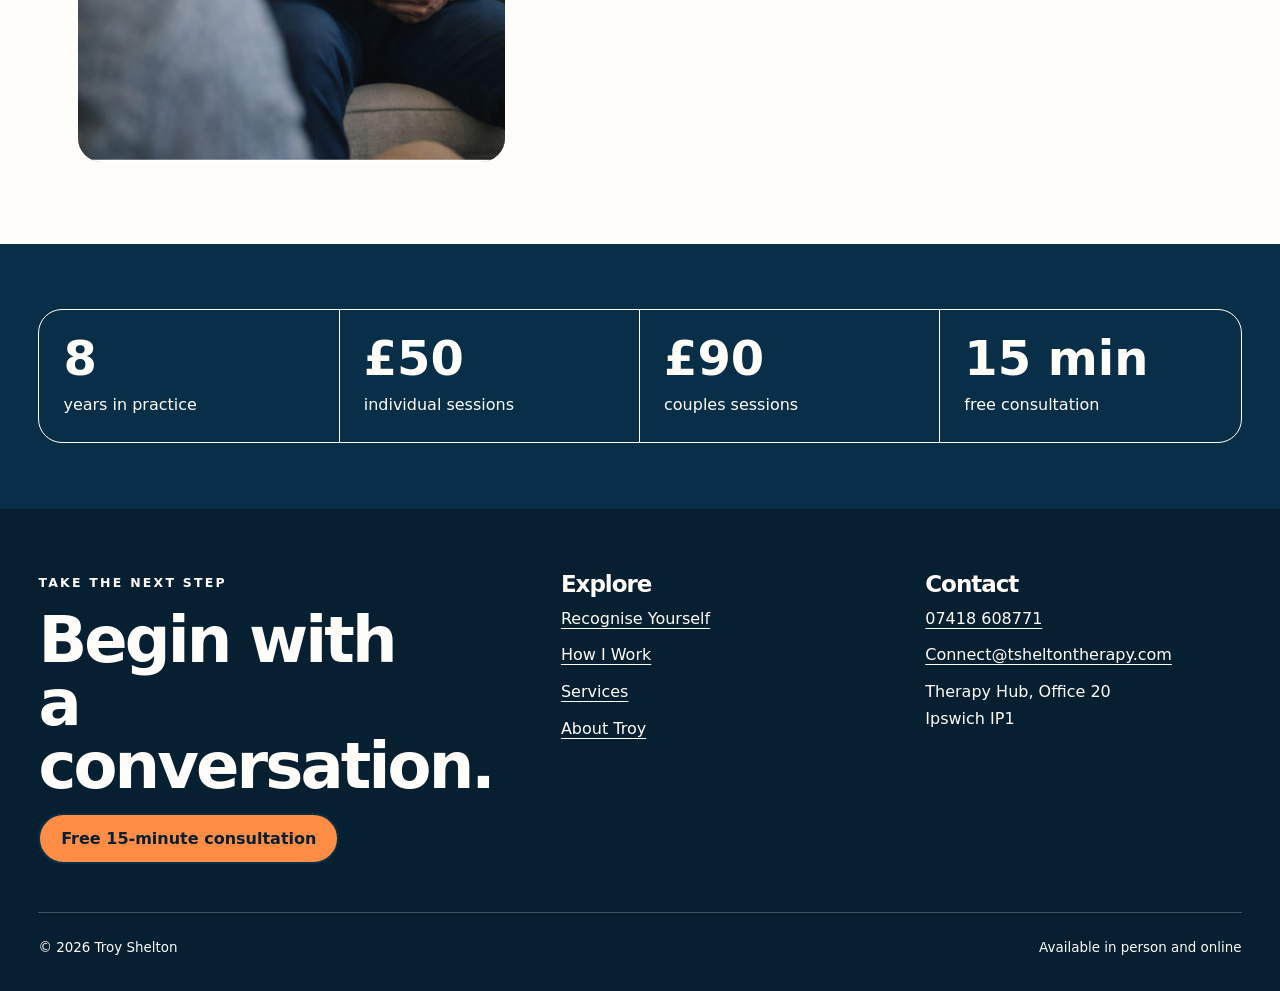
==== commit 5dcdc353: "Minor positioning shifts image integration" ====
--- a/index.html
+++ b/index.html
@@ -24,9 +24,8 @@
           </div>
         </div>
         <div class="hero-media" aria-label="Troy Shelton portrait area">
-          <figure class="media-slot">
-            <img src="assets/images/troy-hero.webp" alt="Portrait of Troy Shelton">
-            <figcaption class="media-placeholder">High-resolution hero photograph pending</figcaption>
+          <figure class="media-slot media-slot--cutout media-slot--armchair">
+            <img src="assets/images/troy-armchair.png" alt="Troy Shelton seated in an armchair">
           </figure>
         </div>
       </div>
@@ -61,8 +60,7 @@
     <section class="section section--white">
       <div class="shell split-feature">
         <figure class="media-slot reveal">
-          <img src="assets/images/troy-session.webp" alt="Troy Shelton in a professional setting">
-          <figcaption class="media-placeholder">High-resolution session photograph pending</figcaption>
+          <img src="assets/images/troy-with-client.png" alt="Troy Shelton seated with a client">
         </figure>
         <div class="reveal">
           <p class="eyebrow">A relational way of working</p>
--- a/assets/styles.css
+++ b/assets/styles.css
@@ -12,13 +12,14 @@
   --shadow: 0 22px 60px rgba(5, 31, 49, 0.14);
   --radius: 1.5rem;
   --max: 1800px;
-  --section-scale: 0.66;
+  --section-scale: 0.64;
 }
 
 * { box-sizing: border-box; }
 html { scroll-behavior: smooth; }
 body {
   margin: 0;
+  padding-top: 5rem;
   background: var(--paper);
   color: var(--ink);
   font-family: Inter, ui-sans-serif, system-ui, -apple-system, BlinkMacSystemFont, "Segoe UI", sans-serif;
@@ -93,18 +94,26 @@
 .button--light { border-color: var(--white); background: var(--white); color: var(--ink); }
 .button--ghost { background: transparent; color: currentColor; border-color: currentColor; }
 .site-header {
-  position: sticky;
+  position: fixed;
   top: 0;
+  left: 0;
+  right: 0;
   z-index: 100;
   border-bottom: 1px solid rgba(255,255,255,.12);
   background: rgba(6,31,49,.96);
   color: var(--white);
   backdrop-filter: blur(18px);
+  transition: background-color .22s ease, border-color .22s ease;
+}
+body.is-scrolled .site-header {
+  border-bottom-color: rgba(255,255,255,.09);
+  background: rgba(6,31,49,.86);
 }
 .nav-wrap { min-height: 5rem; display: flex; flex-wrap: nowrap; align-items: center; justify-content: space-between; gap: 1rem; }
 .brand { display: inline-flex; flex-shrink: 0; align-items: baseline; gap: .6rem; white-space: nowrap; text-decoration: none; }
-.brand strong { font-size: 1.05rem; letter-spacing: .08em; text-transform: uppercase; }
-.brand span { color: var(--orange); font-size: .76rem; letter-spacing: .12em; text-transform: uppercase; }
+.brand strong { display: inline-block; font-size: clamp(1.35rem, 1.5vw, 1.8rem); letter-spacing: .07em; text-transform: uppercase; transform-origin: right center; transition: transform .18s ease; }
+.brand strong:hover { transform: scale(1.08); }
+.brand span { color: var(--orange); font-size: clamp(.88rem, .95vw, 1.05rem); letter-spacing: .1em; text-transform: uppercase; }
 .nav-toggle { display: none; border: 0; background: transparent; color: inherit; padding: .7rem; cursor: pointer; }
 .nav-toggle span { display: block; width: 1.6rem; height: 2px; margin: .33rem 0; background: currentColor; }
 .site-nav { display: flex; flex-wrap: nowrap; align-items: center; gap: .2rem; }
@@ -127,6 +136,18 @@
 .hero-media::before { content: ""; position: absolute; inset: 9% -22% auto 6%; height: 68%; background: var(--orange); transform: rotate(-8deg); border-radius: 2rem; }
 .media-slot { position: relative; min-height: 460px; overflow: hidden; background: linear-gradient(145deg, #d4d0cd, #8c817d); }
 .media-slot img { position: absolute; inset: 0; width: 100%; height: 100%; object-fit: cover; z-index: 2; }
+.media-slot--cutout img { object-fit: contain; object-position: center bottom; }
+.media-slot--armchair img {
+  transform: translateY(13%) scale(1.08);
+  transform-origin: center bottom;
+}
+.media-slot--closeup img { object-position: 52% 24%; }
+.media-slot--profile img {
+  object-fit: contain;
+  object-position: left bottom;
+  transform: translate(-15%, 18%) scale(1.06);
+  transform-origin: left bottom;
+}
 .media-slot.is-missing img { display: none; }
 .media-placeholder { position: absolute; inset: 0; display: grid; place-items: end start; padding: 1.25rem; z-index: 1; color: rgba(255,255,255,.85); font-weight: 800; letter-spacing: .08em; text-transform: uppercase; }
 .hero-media .media-slot { position: absolute; inset: 0; min-height: 100%; background: transparent; }
@@ -156,10 +177,14 @@
 .service-row { display: grid; grid-template-columns: minmax(190px,.45fr) 1fr; gap: 2rem; padding: 2.2rem 0; border-bottom: 1px solid currentColor; }
 .service-row p:last-child { margin-bottom: 0; }
 .tag { display: inline-flex; padding: .35rem .65rem; border: 1px solid currentColor; border-radius: 999px; font-size: .75rem; font-weight: 800; letter-spacing: .08em; text-transform: uppercase; }
+.service-row .tag { margin-bottom: .9rem; }
+.fees-section { padding-top: calc(clamp(2rem, 4vw, 3.5rem) * var(--section-scale)); }
+.fees-title { margin-bottom: 2rem; }
 .price-card { display: flex; flex-direction: column; justify-content: space-between; min-height: 330px; padding: 2rem; border-radius: 50% 50% 2rem 2rem; background: var(--ink); color: var(--white); text-align: center; }
+.price-card h3 { margin-bottom: 1.75rem; color: var(--orange); font-size: clamp(1.5rem, 2.5vw, 2rem); line-height: 1.1; letter-spacing: .04em; text-transform: uppercase; }
 .price { font-size: clamp(3rem, 7vw, 5rem); line-height: 1; font-weight: 800; }
 .notice { padding: 1rem 1.2rem; border-left: 4px solid var(--orange); background: rgba(255,141,69,.12); }
-.contact-grid { display: grid; grid-template-columns: .72fr 1.28fr; gap: clamp(2rem, 7vw, 7rem); align-items: start; }
+.contact-grid { display: grid; grid-template-columns: 1.28fr .72fr; gap: clamp(2rem, 7vw, 7rem); align-items: start; }
 .contact-list { list-style: none; padding: 0; margin: 2rem 0; }
 .contact-list li { padding: .9rem 0; border-bottom: 1px solid var(--line); }
 .contact-list a { font-weight: 800; text-decoration-thickness: 2px; text-underline-offset: .2em; }
@@ -240,6 +265,7 @@
   .stats { border: 0; gap: .7rem; }
   .stat { border: 1px solid currentColor; border-radius: 1rem; }
   .service-row { grid-template-columns: 1fr; gap: .8rem; }
+  .service-row .tag { margin-bottom: 1.05rem; }
   .split-feature .media-slot { min-height: 470px; }
   .footer-grid { grid-template-columns: 1fr; }
   .footer-grid > :first-child { grid-column: auto; }
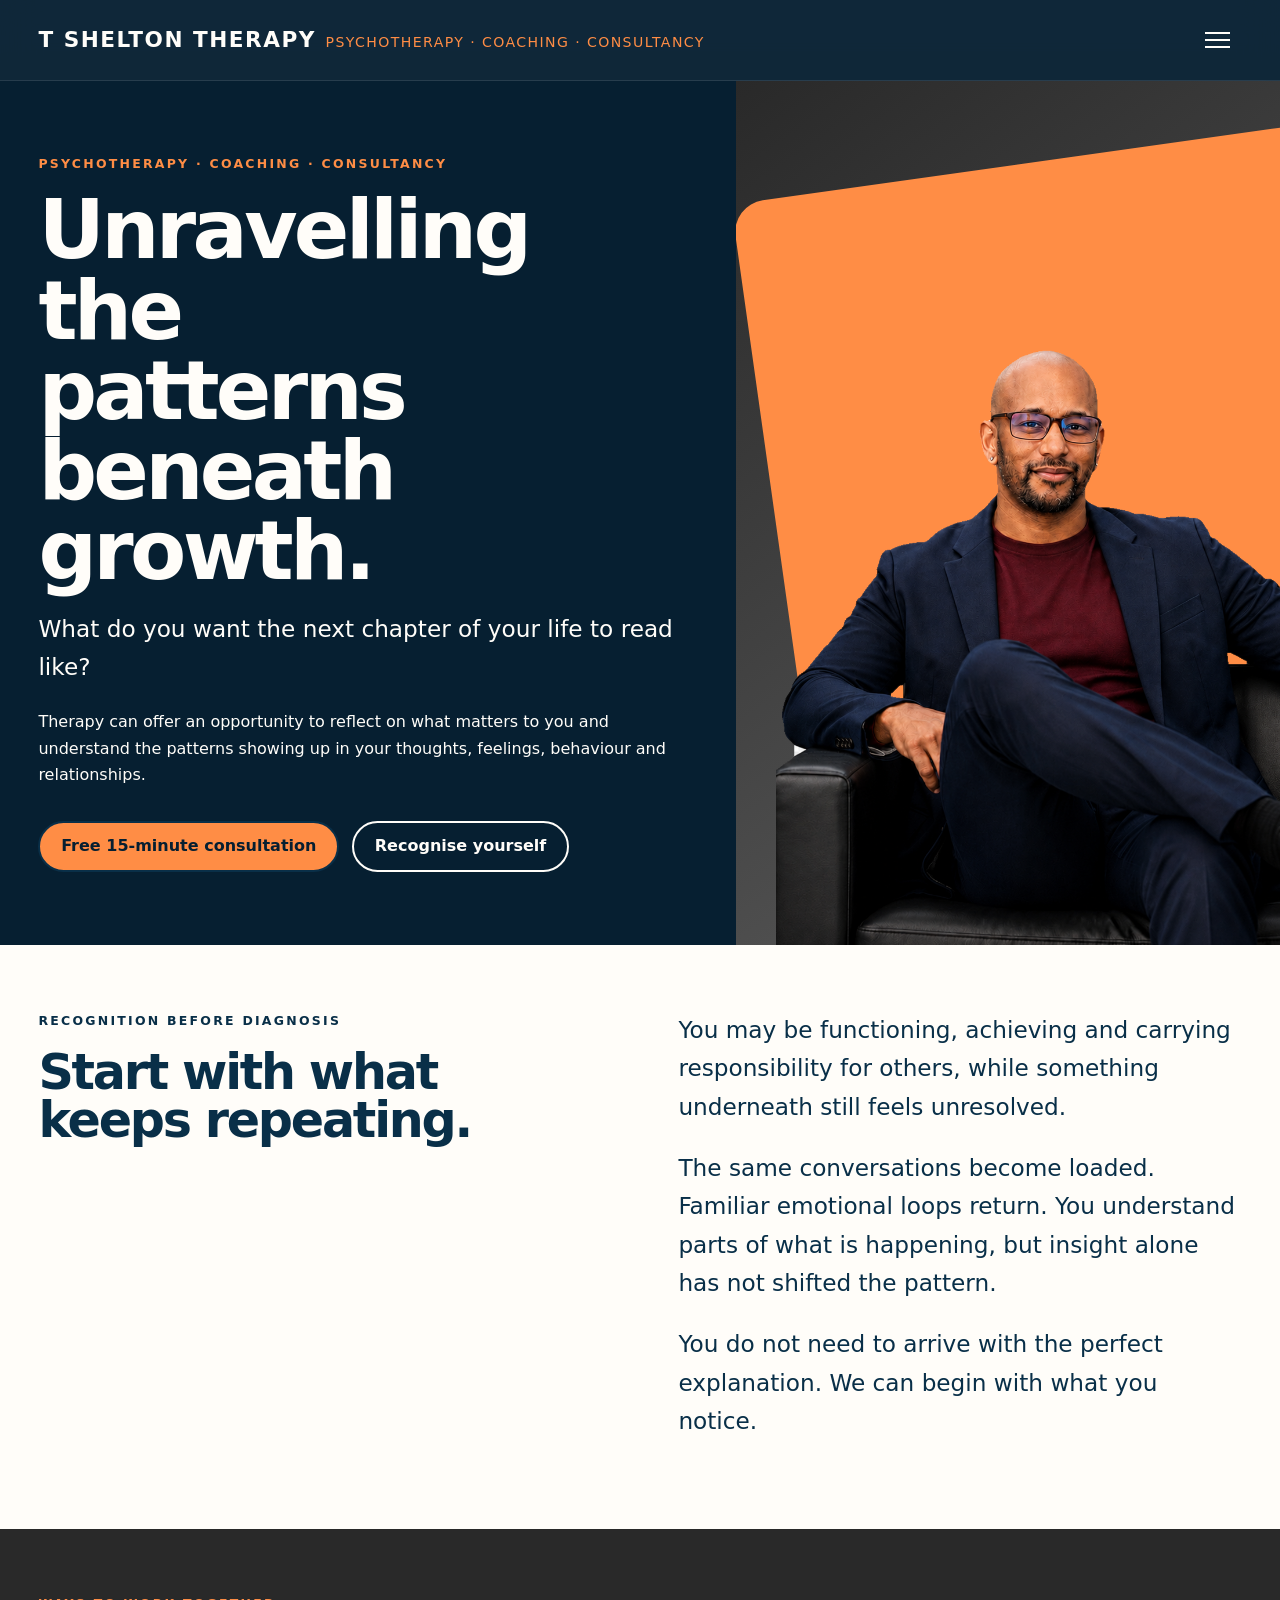
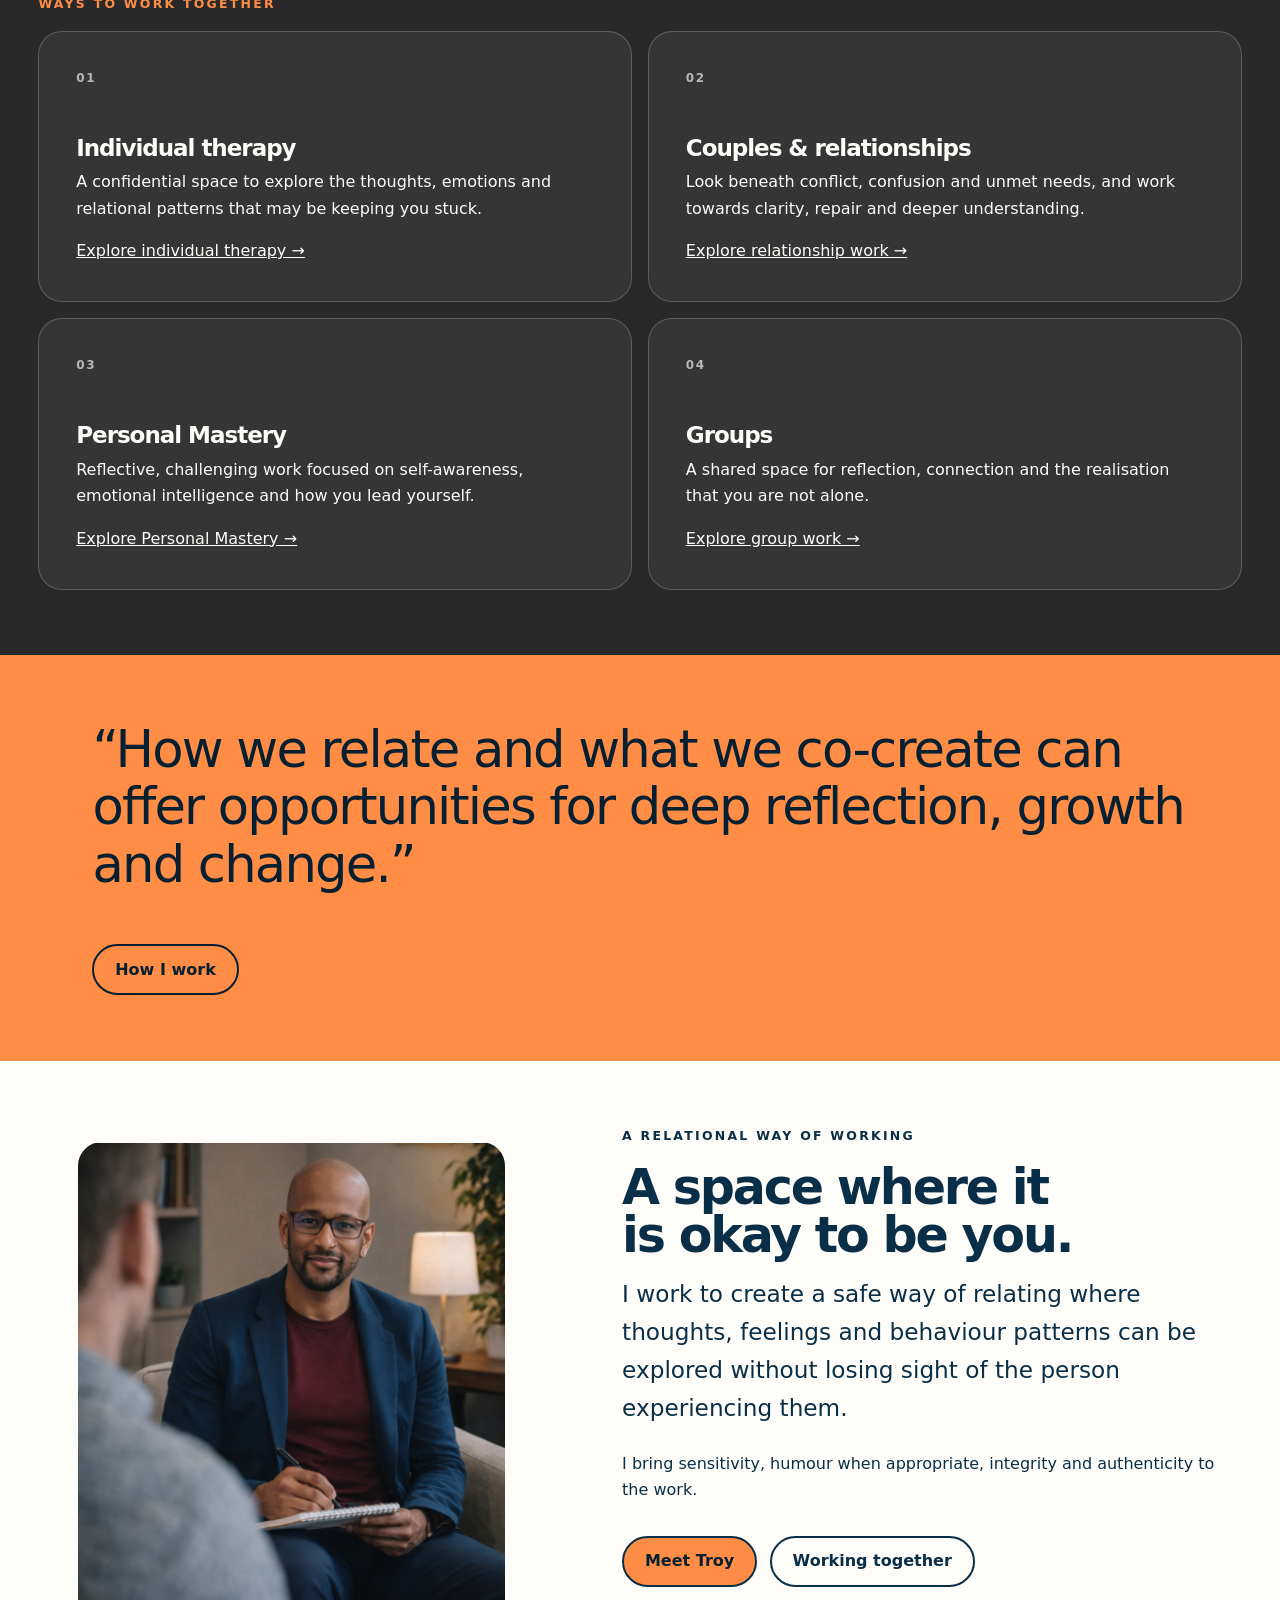
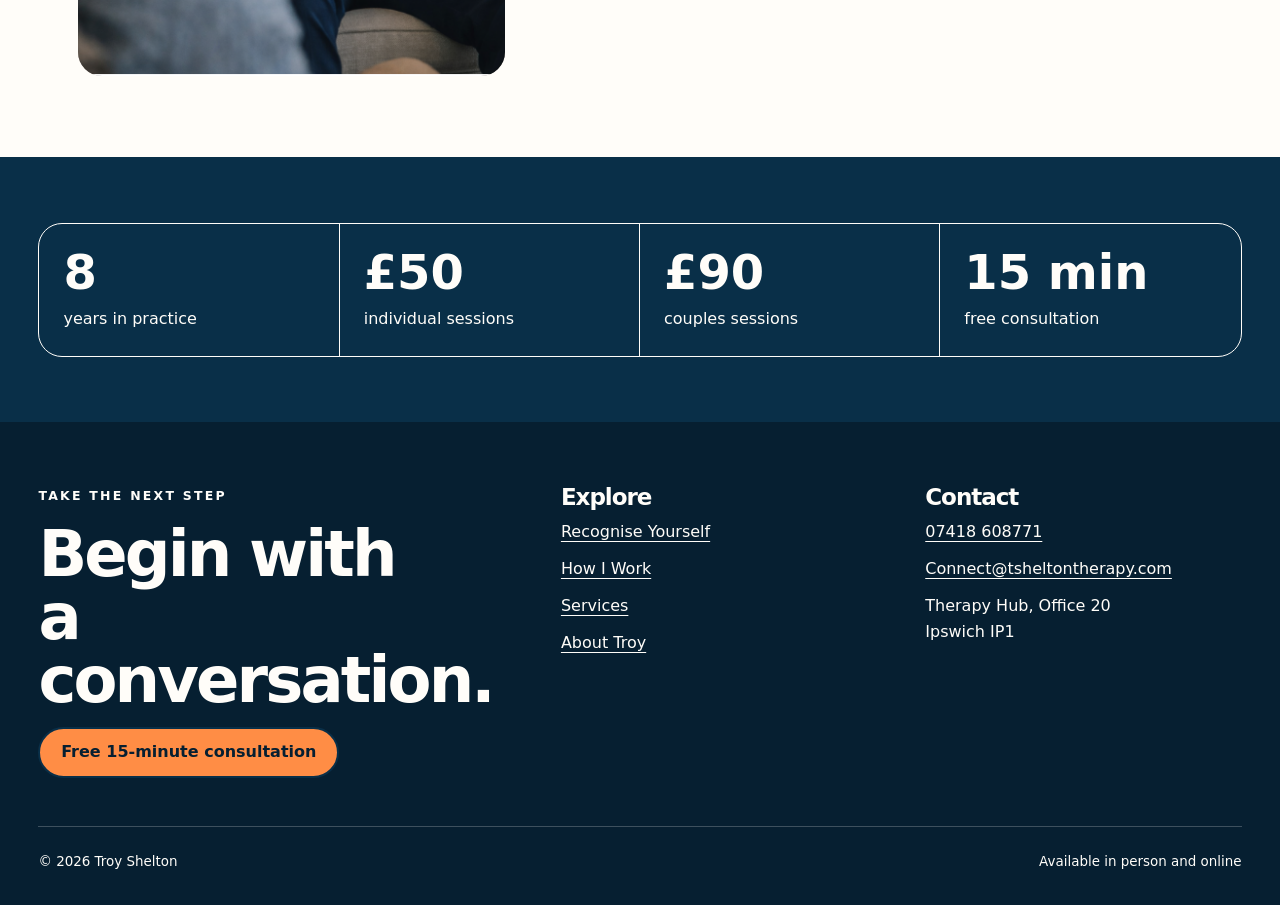
==== commit 0b9a173f: "Improve responsive portrait framing - add dedicated positioning controls for each site image - use c" ====
--- a/index.html
+++ b/index.html
@@ -24,7 +24,7 @@
           </div>
         </div>
         <div class="hero-media" aria-label="Troy Shelton portrait area">
-          <figure class="media-slot media-slot--cutout media-slot--armchair">
+          <figure class="media-slot media-slot--home-hero">
             <img src="assets/images/troy-armchair.png" alt="Troy Shelton seated in an armchair">
           </figure>
         </div>
@@ -59,7 +59,7 @@
 
     <section class="section section--white">
       <div class="shell split-feature">
-        <figure class="media-slot reveal">
+        <figure class="media-slot media-slot--home-session reveal">
           <img src="assets/images/troy-with-client.png" alt="Troy Shelton seated with a client">
         </figure>
         <div class="reveal">
--- a/assets/styles.css
+++ b/assets/styles.css
@@ -134,20 +134,14 @@
 .hero-copy .lede { max-width: 52ch; }
 .hero-media { position: relative; min-height: calc(680px * var(--section-scale)); background: linear-gradient(145deg, var(--charcoal), #5d5d5d); overflow: hidden; }
 .hero-media::before { content: ""; position: absolute; inset: 9% -22% auto 6%; height: 68%; background: var(--orange); transform: rotate(-8deg); border-radius: 2rem; }
-.media-slot { position: relative; min-height: 460px; overflow: hidden; background: linear-gradient(145deg, #d4d0cd, #8c817d); }
-.media-slot img { position: absolute; inset: 0; width: 100%; height: 100%; object-fit: cover; z-index: 2; }
-.media-slot--cutout img { object-fit: contain; object-position: center bottom; }
-.media-slot--armchair img {
-  transform: translateY(13%) scale(1.08);
-  transform-origin: center bottom;
-}
-.media-slot--closeup img { object-position: 52% 24%; }
-.media-slot--profile img {
-  object-fit: contain;
-  object-position: left bottom;
-  transform: translate(-15%, 18%) scale(1.06);
-  transform-origin: left bottom;
-}
+.media-slot { position: relative; aspect-ratio: var(--media-ratio, 4 / 5); min-height: 0; overflow: hidden; background: linear-gradient(145deg, #d4d0cd, #8c817d); }
+.media-slot img { position: absolute; inset: 0; width: 100%; height: 100%; object-fit: var(--media-fit, cover); object-position: var(--media-position, 50% 25%); transform: translate(var(--media-offset-x, 0), var(--media-offset-y, 0)) scale(var(--media-scale, 1)); transform-origin: var(--media-transform-origin, center); z-index: 2; }
+.media-slot--home-hero { --media-fit: contain; --media-position: 50% 100%; --media-scale: 1; --media-offset-x: -4%; --media-offset-y: 0; --media-transform-origin: center bottom; }
+.media-slot--home-hero img { inset: auto 0 0; width: 100%; height: auto; }
+.media-slot--home-session { --media-position: 50% 18%; }
+.media-slot--about-closeup { --media-position: 52% 18%; }
+.media-slot--about-profile { --media-fit: contain; --media-position: 0% 100%; --media-scale: .82; --media-offset-x: -10%; --media-transform-origin: center bottom; }
+.media-slot--how-standing { --media-fit: contain; --media-position: 50% 100%; }
 .media-slot.is-missing img { display: none; }
 .media-placeholder { position: absolute; inset: 0; display: grid; place-items: end start; padding: 1.25rem; z-index: 1; color: rgba(255,255,255,.85); font-weight: 800; letter-spacing: .08em; text-transform: uppercase; }
 .hero-media .media-slot { position: absolute; inset: 0; min-height: 100%; background: transparent; }
@@ -172,7 +166,7 @@
 .kicker-list { list-style: none; padding: 0; margin: 0; }
 .kicker-list li { padding: 1rem 0; border-bottom: 1px solid currentColor; font-size: clamp(1.15rem, 2.2vw, 1.5rem); }
 .split-feature { display: grid; grid-template-columns: .9fr 1.1fr; gap: clamp(2rem, 6vw, 6rem); align-items: stretch; }
-.split-feature .media-slot { border-radius: var(--radius); min-height: 620px; }
+.split-feature .media-slot { border-radius: var(--radius); }
 .service-list { display: grid; gap: 0; border-top: 1px solid currentColor; }
 .service-row { display: grid; grid-template-columns: minmax(190px,.45fr) 1fr; gap: 2rem; padding: 2.2rem 0; border-bottom: 1px solid currentColor; }
 .service-row p:last-child { margin-bottom: 0; }
@@ -254,6 +248,7 @@
   .hero-grid, .split-feature, .contact-grid { grid-template-columns: 1fr; }
   .hero-copy { padding-inline: clamp(1rem, 3vw, 4rem); }
   .hero-media { min-height: 560px; }
+  .split-feature .media-slot { width: min(100%, 600px); justify-self: center; }
   .grid-4 { grid-template-columns: repeat(2, 1fr); }
   .footer-grid { grid-template-columns: 1fr 1fr; }
   .footer-grid > :first-child { grid-column: 1 / -1; }
@@ -266,7 +261,6 @@
   .stat { border: 1px solid currentColor; border-radius: 1rem; }
   .service-row { grid-template-columns: 1fr; gap: .8rem; }
   .service-row .tag { margin-bottom: 1.05rem; }
-  .split-feature .media-slot { min-height: 470px; }
   .footer-grid { grid-template-columns: 1fr; }
   .footer-grid > :first-child { grid-column: auto; }
   .footer-bottom { flex-direction: column; }
